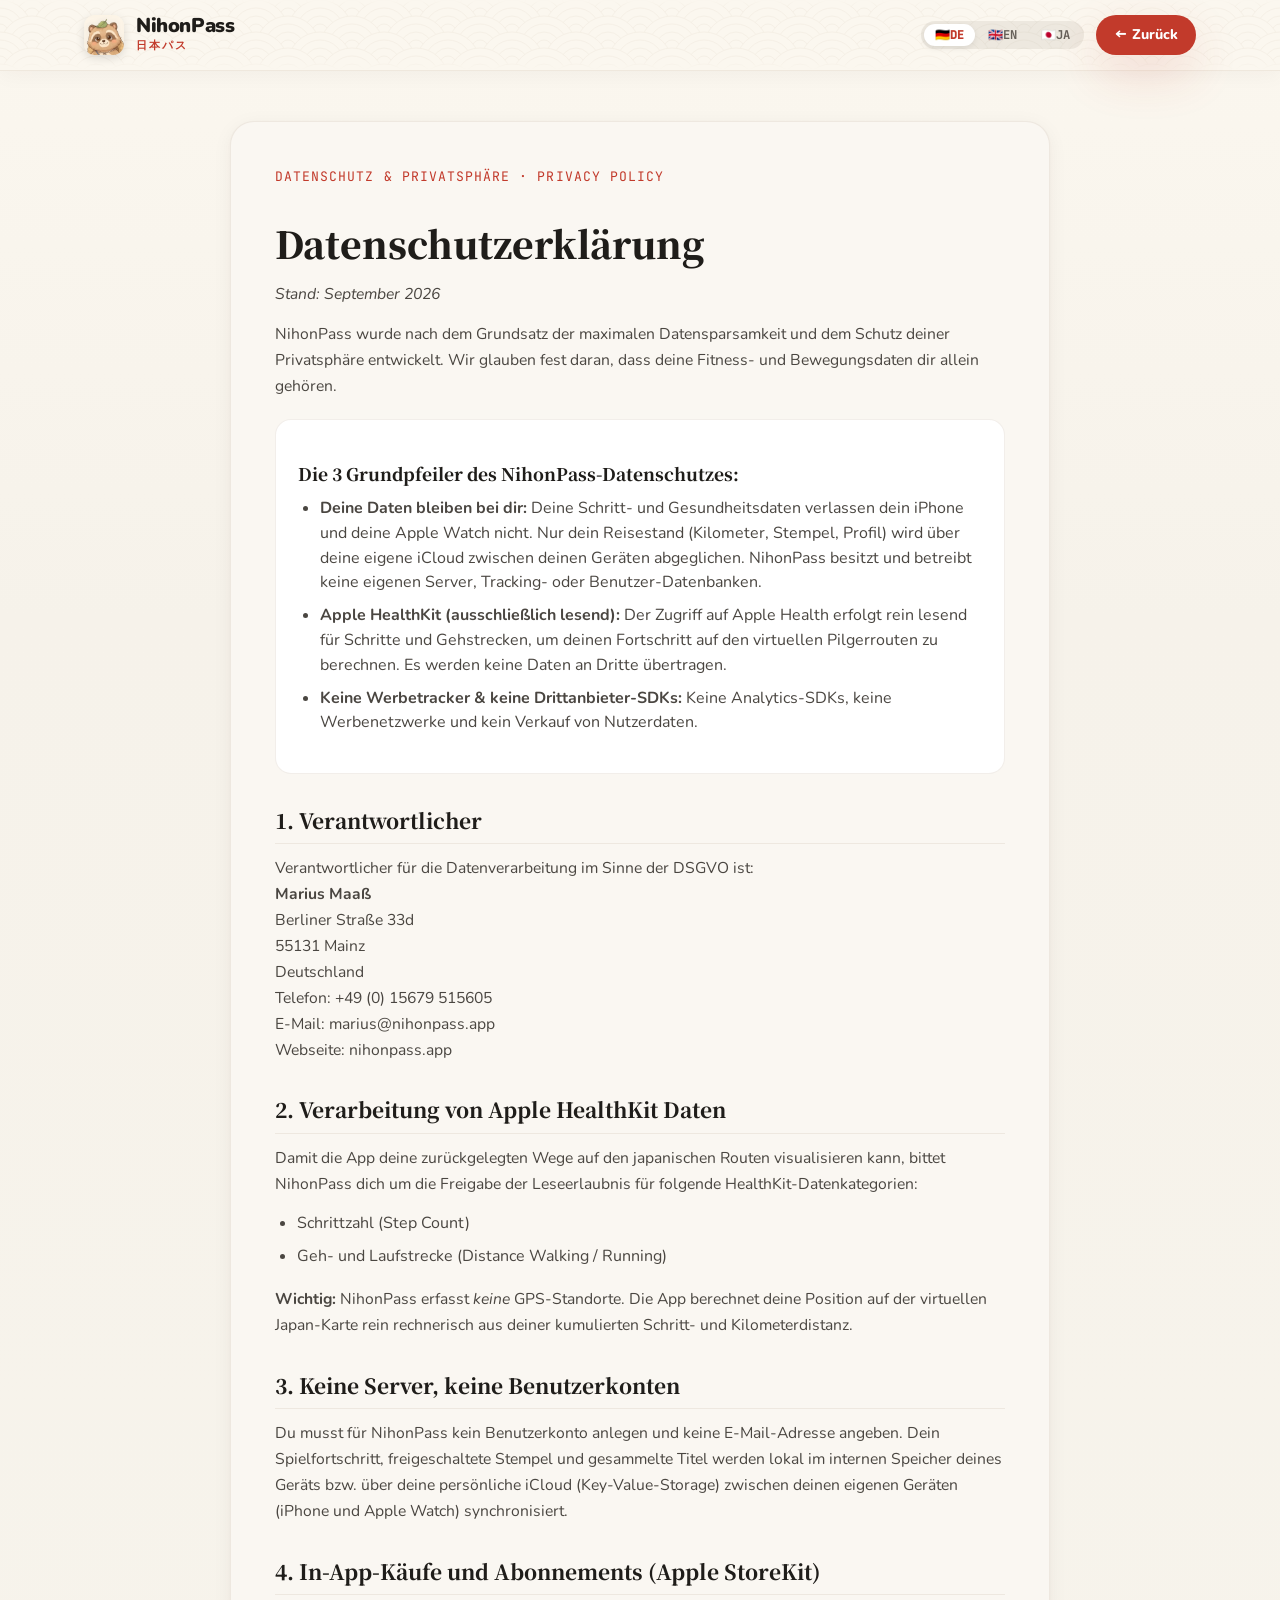
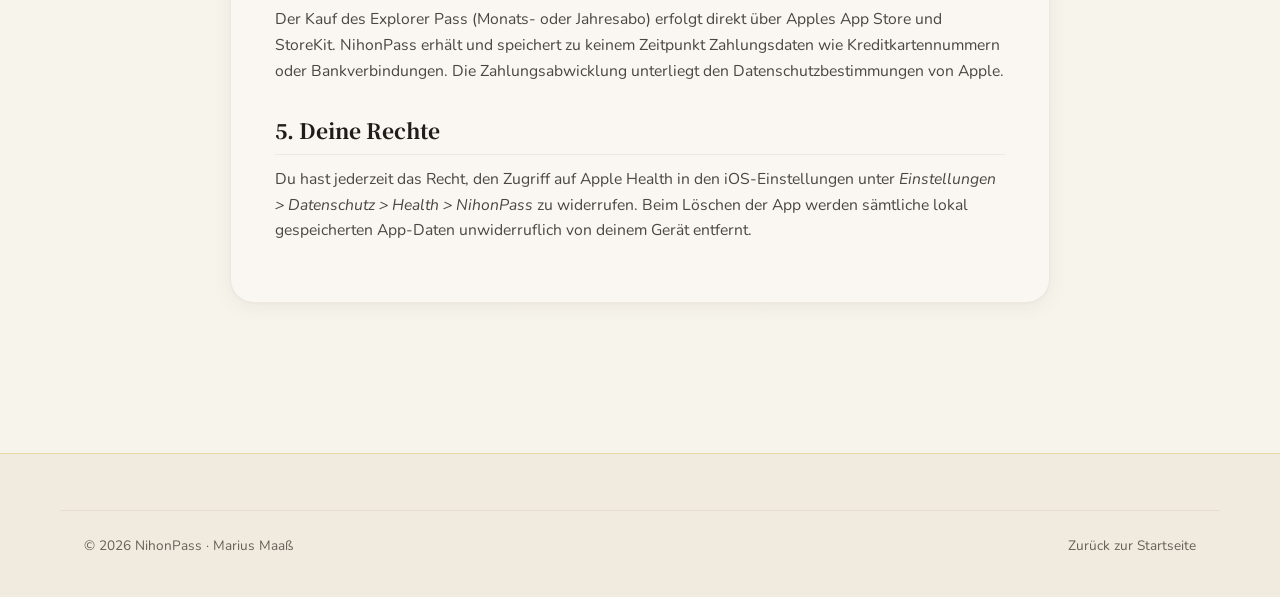
==== datenschutz.html @ 19df6c32 "feat(website): neue hochaufloesende Screenshots, transparente PNG-Widgets und Japankarte-Hero" ====
<!DOCTYPE html>
<html lang="de">
<head>
  <meta charset="UTF-8">
  <meta name="viewport" content="width=device-width, initial-scale=1.0, viewport-fit=cover">
  <meta name="theme-color" content="#FBF7EF">
  <meta name="apple-mobile-web-app-capable" content="yes">
  <meta name="apple-mobile-web-app-status-bar-style" content="default">
  <title>Datenschutzerklärung · NihonPass</title>
  <!-- Favicon & App Icons -->
  <link rel="icon" type="image/x-icon" href="favicon.ico">
  <link rel="icon" type="image/png" sizes="32x32" href="assets/icons/favicon-32x32.png">
  <link rel="icon" type="image/png" sizes="16x16" href="assets/icons/favicon-16x16.png">
  <link rel="apple-touch-icon" sizes="180x180" href="apple-touch-icon.png">
  <link rel="stylesheet" href="css/style.css?v=20261002a">
</head>
<body>

  <!-- Site Header -->
  <header class="site-header">
    <div class="container nav-wrap">
      <a href="index.html" class="brand-logo" aria-label="NihonPass Startseite">
        <img src="assets/images/AppIcon.png" alt="NihonPass Icon" class="brand-icon">
        <div class="brand-text">
          <span class="brand-name">NihonPass</span>
          <span class="brand-kanji">日本パス</span>
        </div>
      </a>

      <div class="nav-actions">
        <div class="lang-switcher" role="group" aria-label="Sprachauswahl">
          <button class="lang-btn active" data-lang="de" title="Deutsch" aria-label="Deutsch">
            <span class="lang-flag">🇩🇪</span><span class="lang-text">DE</span>
          </button>
          <button class="lang-btn" data-lang="en" title="English" aria-label="English">
            <span class="lang-flag">🇬🇧</span><span class="lang-text">EN</span>
          </button>
          <button class="lang-btn" data-lang="ja" title="日本語" aria-label="日本語">
            <span class="lang-flag">🇯🇵</span><span class="lang-text">JA</span>
          </button>
        </div>
        <a href="index.html" class="btn-cta-small">← Zurück</a>
      </div>
    </div>
  </header>

  <main class="legal-page-wrap">
    <div class="container">
      <article class="legal-card">
        
        <!-- DEUTSCH -->
        <div class="lang-content-section" data-lang-block="de">
          <span class="legal-subtitle">DATENSCHUTZ & PRIVATSPHÄRE · PRIVACY POLICY</span>
          <h1>Datenschutzerklärung</h1>
          <p><em>Stand: September 2026</em></p>

          <p>
            NihonPass wurde nach dem Grundsatz der maximalen Datensparsamkeit und dem Schutz deiner Privatsphäre entwickelt. Wir glauben fest daran, dass deine Fitness- und Bewegungsdaten dir allein gehören.
          </p>

          <div class="legal-bullet-box">
            <h3>Die 3 Grundpfeiler des NihonPass-Datenschutzes:</h3>
            <ul>
              <li><strong>Deine Daten bleiben bei dir:</strong> Deine Schritt- und Gesundheitsdaten verlassen dein iPhone und deine Apple Watch nicht. Nur dein Reisestand (Kilometer, Stempel, Profil) wird über deine eigene iCloud zwischen deinen Geräten abgeglichen. NihonPass besitzt und betreibt keine eigenen Server, Tracking- oder Benutzer-Datenbanken.</li>
              <li><strong>Apple HealthKit (ausschließlich lesend):</strong> Der Zugriff auf Apple Health erfolgt rein lesend für Schritte und Gehstrecken, um deinen Fortschritt auf den virtuellen Pilgerrouten zu berechnen. Es werden keine Daten an Dritte übertragen.</li>
              <li><strong>Keine Werbetracker & keine Drittanbieter-SDKs:</strong> Keine Analytics-SDKs, keine Werbenetzwerke und kein Verkauf von Nutzerdaten.</li>
            </ul>
          </div>

          <h2>1. Verantwortlicher</h2>
          <p>
            Verantwortlicher für die Datenverarbeitung im Sinne der DSGVO ist:<br>
            <strong>Marius Maaß</strong><br>
            Berliner Straße 33d<br>
            55131 Mainz<br>
            Deutschland<br>
            Telefon: <a href="tel:+4915679515605">+49 (0) 15679 515605</a><br>
            E-Mail: <a href="mailto:marius@nihonpass.app">marius@nihonpass.app</a><br>
            Webseite: <a href="https://nihonpass.app">nihonpass.app</a>
          </p>

          <h2>2. Verarbeitung von Apple HealthKit Daten</h2>
          <p>
            Damit die App deine zurückgelegten Wege auf den japanischen Routen visualisieren kann, bittet NihonPass dich um die Freigabe der Leseerlaubnis für folgende HealthKit-Datenkategorien:
          </p>
          <ul>
            <li>Schrittzahl (Step Count)</li>
            <li>Geh- und Laufstrecke (Distance Walking / Running)</li>
          </ul>
          <p>
            <strong>Wichtig:</strong> NihonPass erfasst <em>keine</em> GPS-Standorte. Die App berechnet deine Position auf der virtuellen Japan-Karte rein rechnerisch aus deiner kumulierten Schritt- und Kilometerdistanz.
          </p>

          <h2>3. Keine Server, keine Benutzerkonten</h2>
          <p>
            Du musst für NihonPass kein Benutzerkonto anlegen und keine E-Mail-Adresse angeben. Dein Spielfortschritt, freigeschaltete Stempel und gesammelte Titel werden lokal im internen Speicher deines Geräts bzw. über deine persönliche iCloud (Key-Value-Storage) zwischen deinen eigenen Geräten (iPhone und Apple Watch) synchronisiert.
          </p>

          <h2>4. In-App-Käufe und Abonnements (Apple StoreKit)</h2>
          <p>
            Der Kauf des Explorer Pass (Monats- oder Jahresabo) erfolgt direkt über Apples App Store und StoreKit. NihonPass erhält und speichert zu keinem Zeitpunkt Zahlungsdaten wie Kreditkartennummern oder Bankverbindungen. Die Zahlungsabwicklung unterliegt den Datenschutzbestimmungen von Apple.
          </p>

          <h2>5. Deine Rechte</h2>
          <p>
            Du hast jederzeit das Recht, den Zugriff auf Apple Health in den iOS-Einstellungen unter <em>Einstellungen &gt; Datenschutz &gt; Health &gt; NihonPass</em> zu widerrufen. Beim Löschen der App werden sämtliche lokal gespeicherten App-Daten unwiderruflich von deinem Gerät entfernt.
          </p>
        </div>

        <!-- ENGLISH -->
        <div class="lang-content-section" data-lang-block="en" style="display: none;">
          <span class="legal-subtitle">PRIVACY & DATA PROTECTION</span>
          <h1>Privacy Policy</h1>
          <p><em>Effective Date: September 2026</em></p>

          <p>
            NihonPass is designed from the ground up to protect your personal privacy. We believe that your movement and activity data belongs solely to you.
          </p>

          <div class="legal-bullet-box">
            <h3>The 3 Core Pillars of NihonPass Privacy:</h3>
            <ul>
              <li><strong>Your data stays yours:</strong> Your step and health data never leave your iPhone or Apple Watch. Only your journey progress (distance, stamps, profile) syncs between your devices through your own iCloud. NihonPass runs no servers, tracking or user databases of its own.</li>
              <li><strong>Apple HealthKit Integration:</strong> HealthKit access is strictly read-only for steps and distance to calculate your historic trail progress across Japan.</li>
              <li><strong>No Ads & No Trackers:</strong> Zero advertising networks, zero analytics SDKs, and zero selling of user information.</li>
            </ul>
          </div>

          <h2>1. Data Controller</h2>
          <p>
            Responsible for data processing:<br>
            <strong>Marius Maaß</strong><br>
            Berliner Straße 33d<br>
            55131 Mainz<br>
            Germany<br>
            Phone: <a href="tel:+4915679515605">+49 15679 515605</a><br>
            Email: <a href="mailto:marius@nihonpass.app">marius@nihonpass.app</a><br>
            Website: <a href="https://nihonpass.app">nihonpass.app</a>
          </p>

          <h2>2. Apple HealthKit Data</h2>
          <p>
            To advance your companion along the trail, NihonPass requests read-only permission for:
          </p>
          <ul>
            <li>Step Count</li>
            <li>Distance Walking / Running</li>
          </ul>
          <p>
            <strong>Zero GPS Tracking:</strong> NihonPass never accesses or tracks your physical location. Your steps are simply translated into virtual progress along Japan's historic trails.
          </p>

          <h2>3. No Accounts, No External Databases</h2>
          <p>
            You do not need to register an account or provide your email to use NihonPass. Your journey, earned Goshuin stamps, and unlocked titles are saved locally on your device and synced across your personal Apple devices via your private iCloud storage.
          </p>

          <h2>4. In-App Purchases (StoreKit)</h2>
          <p>
            Subscriptions (Explorer Pass) are billed directly through Apple App Store. NihonPass never handles or stores payment details.
          </p>

          <h2>5. Your Rights</h2>
          <p>
            You can revoke HealthKit access at any time in iOS Settings under <em>Settings &gt; Privacy &amp; Security &gt; Health &gt; NihonPass</em>.
          </p>
        </div>

        <!-- JAPANESE -->
        <div class="lang-content-section" data-lang-block="ja" style="display: none;">
          <span class="legal-subtitle">プライバシーポリシー</span>
          <h1>プライバシー保護とデータ方針</h1>
          <p><em>最終改定日: 2026年9月</em></p>

          <p>
            NihonPassはお客様のプライバシーを最優先に設計されています。歩数や活動記録などの健康データは、お客様自身の大切な情報です。
          </p>

          <div class="legal-bullet-box">
            <h3>NihonPassの3つのプライバシー原則:</h3>
            <ul>
              <li><strong>データは手元に:</strong> 歩数やヘルスケアのデータは端末から出ません。旅の進み具合（距離・御朱印・プロフィール）だけが、あなた自身のiCloudを通じて端末間で同期されます。NihonPassは独自のサーバーや追跡の仕組みを持っていません。</li>
              <li><strong>Apple ヘルスケア連携:</strong> 歩数と移動距離データは読み取り専用でアクセスされ、街道上の進捗計算にのみ使用されます。</li>
              <li><strong>広告・サードパーティ追跡なし:</strong> サードパーティ製SDKや広告ネットワークは一切導入していません。ユーザーデータの売買も行いません。</li>
            </ul>
          </div>

          <h2>1. 開発者・データ管理者</h2>
          <p>
            <strong>Marius Maaß（マリウス・マース）</strong><br>
            Berliner Straße 33d<br>
            55131 Mainz, ドイツ<br>
            電話番号: <a href="tel:+4915679515605">+49 15679 515605</a><br>
            メール: <a href="mailto:marius@nihonpass.app">marius@nihonpass.app</a><br>
            Webサイト: <a href="https://nihonpass.app">nihonpass.app</a>
          </p>

          <h2>2. ヘルスケアデータの取り扱い</h2>
          <p>
            街道での歩行距離を計算するため、以下のヘルスケアデータの読み取り許可のみをリクエストします：
          </p>
          <ul>
            <li>歩数 (Step Count)</li>
            <li>ウォーキング・ランニングの距離 (Distance Walking / Running)</li>
          </ul>
          <p>
            <strong>GPS不使用:</strong> アプリがお客様の現在地（GPS）を取得・記録することは一切ありません。
          </p>

          <h2>3. アカウント登録不要</h2>
          <p>
            ユーザー登録やメールアドレスの入力は不要です。獲得した御朱印スタンプや進捗データは端末内およびお客様個人のiCloud領域にのみ保存されます。
          </p>
        </div>

      </article>
    </div>
  </main>

  <footer class="site-footer">
    <div class="container footer-bottom">
      <span>© 2026 NihonPass · Marius Maaß</span>
      <a href="index.html">Zurück zur Startseite</a>
    </div>
  </footer>

  <script src="js/translations.js?v=20261002a"></script>
  <script>
    // Spezielles Umschalten für Unterseiten mit Textblöcken
    function switchLegalLang(lang) {
      document.querySelectorAll('[data-lang-block]').forEach(b => {
        if (b.getAttribute('data-lang-block') === lang) {
          b.style.display = 'block';
        } else {
          b.style.display = 'none';
        }
      });
      document.querySelectorAll('.lang-btn').forEach(btn => {
        btn.classList.toggle('active', btn.getAttribute('data-lang') === lang);
      });
      document.documentElement.lang = lang;
      localStorage.setItem('nihonpass_lang', lang);
    }

    document.querySelectorAll('.lang-btn').forEach(btn => {
      btn.addEventListener('click', (e) => {
        switchLegalLang(e.currentTarget.getAttribute('data-lang'));
      });
    });

    const saved = localStorage.getItem('nihonpass_lang') || 'de';
    switchLegalLang(saved);
  </script>
</body>
</html>
---- css/style.css ----
/* ==========================================================================
   NihonPass · Offizielle Webseite
   Designsprache: Japanisches Reisepapier (Washi), Hanko-Siegel, Tickets & Seigaiha
   Vollständig responsive für PC, iPad und iPhone
   ========================================================================== */

@import url('https://fonts.googleapis.com/css2?family=JetBrains+Mono:wght@400;500;600;700&family=M+PLUS+Rounded+1c:wght@400;500;700;800;900&family=Noto+Serif+JP:wght@600;900&family=Nunito:ital,wght@0,400;0,600;0,700;0,800;0,900;1,400;1,700&display=swap');

:root {
  /* Master Spezifikation: Farbpalette & Tokens */
  --bg-canvas: #F7F4EC;         /* Washi-Elfenbein Grundhintergrund */
  --bg-card: #FFFFFF;           /* Reines Papierweiß */
  --bg-card-tint: #FAF7F2;      /* Getönter Washi-Container */
  
  --color-primary: #C23A2B;     /* Echtes Zinnoberrot (Shu-iro) */
  --color-primary-dark: #9A281C;
  --color-primary-soft: rgba(194, 58, 43, 0.12); /* Pinselklecks-Akzente */
  
  --text-heading: #1F1D1A;      /* Sumi-Tinte Tiefschwarz */
  --text-body: #4A4641;         /* Gedämpftes Schiefergrau */
  --text-muted: #666059;        /* Sanftes Steingrau mit WCAG AA Kontrast */
  
  --border-subtle: rgba(180, 160, 140, 0.18);
  --border-strong: rgba(180, 160, 140, 0.35);

  /* Schatten (Haptischer Papierschatten) */
  --shadow-card: 0 4px 20px rgba(50, 40, 30, 0.05), 0 1px 3px rgba(50, 40, 30, 0.03);
  --shadow-hover: 0 12px 32px rgba(50, 40, 30, 0.09), 0 2px 6px rgba(50, 40, 30, 0.04);
  --shadow-float: 0 20px 48px rgba(194, 58, 43, 0.15);

  /* Typografie-Skalierung (Fluid Typography) */
  --font-hero: clamp(2.4rem, 5.5vw, 4.2rem);
  --font-h2: clamp(1.8rem, 3.5vw, 2.8rem);
  --font-h3: clamp(1.3rem, 2.2vw, 1.8rem);
  --font-body: clamp(0.95rem, 1.1vw, 1.05rem);
  --font-small: 0.85rem;

  /* Spacing */
  --section-padding-desktop: 120px 24px;
  --section-padding-mobile: 64px 20px;
  --container-max-width: 1160px;
  --radius-card: 24px;
  --radius-pill: 9999px;
  --radius-ticket: 18px;

  /* Aliase & Abwärtskompatibilität */
  --c-hanko-red: var(--color-primary);
  --c-hanko-dark: var(--color-primary-dark);
  --c-zinnober: var(--color-primary);
  --c-gold: #E0AD33;
  --c-gold-light: #FBF4DC;
  --c-washi: var(--bg-card-tint);
  --c-washi-pure: var(--bg-card);
  --c-bg-top: #ECE2D4;
  --c-bg-mid: #F6F2EA;
  --c-bg-bottom: #FDFCFA;
  --c-ink: var(--text-heading);
  --c-ink-light: var(--text-body);
  --c-pass-gray: var(--text-muted);
  --c-pine: #2C6B4F;
  --c-mint: #D6EBE0;
  --c-mint-dark: #2C6B4F;
  --c-border-subtle: var(--border-subtle);
  --max-width: var(--container-max-width);
  --shadow-washi: var(--shadow-card);
  --shadow-floating: var(--shadow-hover);
  --shadow-hanko: var(--shadow-float);
  --transition: all 0.25s cubic-bezier(0.16, 1, 0.3, 1);

  /* System-Fonts nach Spezifikation */
  --font-serif: -apple-system-ui-serif, "New York", "Noto Serif JP", serif;
  --font-sans: -apple-system, BlinkMacSystemFont, "SF Pro Text", "SF Pro Display", "Nunito", "M PLUS Rounded 1c", sans-serif;
  --font-mono: 'JetBrains Mono', monospace;
  --font-stamp: 'Noto Serif JP', 'Yu Mincho', serif;
}

/* ==========================================================================
   Reset & Basis
   ========================================================================== */
*, *::before, *::after {
  box-sizing: border-box;
  margin: 0;
  padding: 0;
}

@media (prefers-reduced-motion: reduce) {
  *, *::before, *::after {
    animation-duration: 0.01ms !important;
    animation-iteration-count: 1 !important;
    transition-duration: 0.01ms !important;
    scroll-behavior: auto !important;
  }
}

html {
  background-color: #FBF7EF;
  scroll-behavior: smooth;
  font-size: 16px;
  -webkit-text-size-adjust: 100%;
}

body {
  font-family: var(--font-sans);
  color: var(--text-heading);
  background-color: #FBF7EF;
  background: linear-gradient(180deg, #FBF7EF 0%, var(--c-bg-mid) 28%, #F7F4EC 100%);
  min-height: 100vh;
  min-height: 100dvh;
  line-height: 1.6;
  overflow-x: clip;
  position: relative;
  -webkit-font-smoothing: antialiased;
}

h1, h2, h3, .section-title, .hero-title, .watch-title {
  font-family: var(--font-serif);
}

img {
  max-width: 100%;
  height: auto;
  display: block;
}

a {
  color: inherit;
  text-decoration: none;
}

button {
  font-family: inherit;
  cursor: pointer;
  border: none;
  background: none;
}

.container {
  width: 100%;
  max-width: var(--max-width);
  margin: 0 auto;
  padding: 0 24px;
}

/* ==========================================================================
   Kopfzeile (Header) mit traditionellem Seigaiha-Muster
   ========================================================================== */
.site-header {
  position: sticky;
  top: 0;
  z-index: 1000;
  background: #FBF7EF;
  border-bottom: 1px solid var(--border-subtle);
  box-shadow: 0 4px 20px rgba(45, 30, 15, 0.04);
  padding-top: env(safe-area-inset-top, 0px);
  padding-left: env(safe-area-inset-left, 0px);
  padding-right: env(safe-area-inset-right, 0px);
  transition: var(--transition);
}

/* Subtiles Seigaiha-Wasserzeichen im Header mit sanftem Einblend-Verlauf unter der Statusleiste */
.site-header::before {
  content: '';
  position: absolute;
  inset: 0;
  background-image: url('../assets/icons/seigaiha.svg');
  background-repeat: repeat;
  background-size: 64px 32px;
  opacity: 0.055;
  pointer-events: none;
  mask-image: linear-gradient(
    to bottom,
    rgba(0, 0, 0, 0) 0%,
    rgba(0, 0, 0, 0) calc(env(safe-area-inset-top, 0px) * 0.25),
    rgba(0, 0, 0, 1) calc(env(safe-area-inset-top, 0px) * 0.8 + 6px),
    rgba(0, 0, 0, 1) calc(100% - 10px),
    rgba(0, 0, 0, 0) 100%
  );
  -webkit-mask-image: linear-gradient(
    to bottom,
    rgba(0, 0, 0, 0) 0%,
    rgba(0, 0, 0, 0) calc(env(safe-area-inset-top, 0px) * 0.25),
    rgba(0, 0, 0, 1) calc(env(safe-area-inset-top, 0px) * 0.8 + 6px),
    rgba(0, 0, 0, 1) calc(100% - 10px),
    rgba(0, 0, 0, 0) 100%
  );
}

.header-pattern-strip {
  display: none;
}

.nav-wrap {
  display: flex;
  align-items: center;
  justify-content: space-between;
  height: 70px;
  position: relative;
  z-index: 3;
}

.brand-logo {
  display: flex;
  align-items: center;
  gap: 12px;
  font-weight: 900;
  font-size: 1.25rem;
  letter-spacing: -0.02em;
  flex-shrink: 0;
}

.brand-icon {
  width: 40px;
  height: 40px;
  border-radius: 11px;
  box-shadow: 0 3px 10px rgba(0, 0, 0, 0.12);
  overflow: hidden;
  flex-shrink: 0;
}

.brand-text {
  display: flex;
  flex-direction: column;
}

.brand-name {
  line-height: 1.1;
  color: var(--c-ink);
  font-weight: 900;
}

.brand-kanji {
  font-family: var(--font-mono);
  font-size: 0.68rem;
  letter-spacing: 0.18em;
  color: var(--c-hanko-red);
  font-weight: 700;
}

.nav-menu {
  display: flex;
  align-items: center;
  gap: 26px;
  list-style: none;
}

.nav-link {
  font-weight: 700;
  font-size: 0.95rem;
  color: var(--c-ink-light);
  transition: var(--transition);
  position: relative;
  padding: 6px 0;
}

.nav-link:hover {
  color: var(--c-hanko-red);
}

.nav-link::after {
  content: '';
  position: absolute;
  bottom: 0;
  left: 0;
  width: 0;
  height: 2px;
  background: var(--c-hanko-red);
  transition: var(--transition);
  border-radius: 2px;
}

.nav-link:hover::after {
  width: 100%;
}

.mobile-menu-backdrop,
.mobile-menu-brand,
.mobile-menu-divider,
.mobile-menu-bottom,
.mobile-menu-lang,
.mobile-menu-lang-wrap,
.mobile-menu-cta,
.btn-cta-mobile,
.nav-icon,
.nav-kanji-badge,
.nav-sub-desc,
.nav-arrow {
  display: none;
}

.nav-actions {
  display: flex;
  align-items: center;
  gap: 12px;
}

/* Sprachwechsler */
.lang-switcher {
  display: inline-flex;
  align-items: center;
  background: rgba(128, 120, 110, 0.12);
  padding: 3px;
  border-radius: 24px;
  width: fit-content;
  gap: 2px;
}

.lang-btn {
  display: inline-flex;
  align-items: center;
  justify-content: center;
  padding: 5px 11px;
  border-radius: 20px;
  font-family: var(--font-mono);
  font-size: 0.76rem;
  font-weight: 700;
  color: var(--c-pass-gray);
  transition: var(--transition);
  line-height: 1;
  border: none;
  background: transparent;
  cursor: pointer;
}

.lang-btn.active {
  background: var(--c-washi-pure);
  color: var(--c-hanko-red);
  box-shadow: 0 2px 6px rgba(0, 0, 0, 0.08);
  font-weight: 800;
}

.btn-cta-small {
  display: inline-flex;
  align-items: center;
  gap: 8px;
  padding: 9px 18px;
  background: var(--c-hanko-red);
  color: #fff !important;
  font-weight: 800;
  font-size: 0.88rem;
  border-radius: 24px;
  box-shadow: var(--shadow-hanko);
  transition: var(--transition);
  flex-shrink: 0;
}

.btn-cta-small:hover {
  transform: translateY(-1px);
  background: var(--c-hanko-dark);
  box-shadow: 0 10px 26px rgba(209, 13, 20, 0.35);
}

/* Hamburger Menü-Button */
.menu-toggle {
  display: none;
  flex-direction: column;
  justify-content: center;
  align-items: center;
  gap: 5px;
  width: 42px;
  height: 42px;
  padding: 8px;
  cursor: pointer;
  border-radius: 10px;
  background: rgba(128, 120, 110, 0.08);
  transition: var(--transition);
}

.menu-toggle span {
  display: block;
  width: 22px;
  height: 2.2px;
  background: var(--c-ink);
  border-radius: 2px;
  transition: transform 0.3s ease, opacity 0.3s ease;
}

/* Animiertes "X" bei geöffnetem Menü */
.menu-toggle.open span:nth-child(1) {
  transform: translateY(7.2px) rotate(45deg);
}

.menu-toggle.open span:nth-child(2) {
  opacity: 0;
}

.menu-toggle.open span:nth-child(3) {
  transform: translateY(-7.2px) rotate(-45deg);
}

/* ==========================================================================
   Hero Section
   ========================================================================== */
.hero-section {
  padding: 56px 0 68px;
  position: relative;
  overflow: hidden;
}

.hero-grid {
  display: grid;
  grid-template-columns: 1.15fr 0.85fr;
  align-items: center;
  gap: 48px;
}

.hero-content {
  display: flex;
  flex-direction: column;
  align-items: flex-start;
  position: relative;
  z-index: 2;
}

.sub-label {
  display: inline-flex;
  align-items: center;
  gap: 8px;
  font-family: var(--font-mono);
  font-size: 0.82rem;
  font-weight: 700;
  letter-spacing: 0.15em;
  text-transform: uppercase;
  color: var(--c-hanko-red);
  background: rgba(209, 13, 20, 0.08);
  padding: 6px 14px;
  border-radius: 20px;
  margin-bottom: 18px;
}

.sub-label .torii-icon {
  width: 15px;
  height: 15px;
  fill: currentColor;
  flex-shrink: 0;
}

.hero-title {
  font-size: clamp(2.1rem, 4.5vw, 3.4rem);
  font-weight: 900;
  line-height: 1.14;
  letter-spacing: -0.03em;
  color: var(--c-ink);
  margin-bottom: 18px;
}

.hero-subtitle {
  font-size: clamp(1.02rem, 1.8vw, 1.25rem);
  color: var(--c-ink-light);
  font-weight: 600;
  line-height: 1.58;
  margin-bottom: 30px;
  max-width: 520px;
}

.hero-badges {
  display: flex;
  align-items: center;
  flex-wrap: wrap;
  gap: 14px;
  margin-bottom: 28px;
}

.app-store-btn {
  display: inline-block;
  transition: var(--transition);
  flex-shrink: 0;
}

.app-store-btn:hover {
  transform: translateY(-2px);
  filter: drop-shadow(0 8px 18px rgba(0, 0, 0, 0.15));
}

.app-store-btn img {
  height: 48px;
  width: auto;
}

.text-primary {
  color: var(--color-primary);
}

.hero-trust-pills {
  display: flex;
  flex-wrap: wrap;
  align-items: center;
  gap: 8px 10px;
  margin-top: 4px;
}

.trust-pill {
  display: inline-flex;
  align-items: center;
  gap: 6px;
  background: var(--bg-card);
  border: 1px solid var(--c-border-subtle);
  border-radius: 999px;
  padding: 6px 13px;
  font-size: 0.78rem;
  font-family: var(--font-sans);
  font-weight: 600;
  color: var(--c-pass-gray);
  box-shadow: 0 1px 3px rgba(0, 0, 0, 0.03);
  white-space: nowrap;
  line-height: 1;
  transition: var(--transition);
}

.trust-pill:hover {
  border-color: rgba(194, 58, 43, 0.3);
  transform: translateY(-1px);
}

.trust-pill-icon {
  width: 14px;
  height: 14px;
  min-width: 14px;
  min-height: 14px;
  flex-shrink: 0;
  display: block;
  color: var(--c-hanko-red);
}

.hero-privacy-pill {
  display: flex;
  align-items: center;
  gap: 8px;
  font-family: var(--font-mono);
  font-size: 0.78rem;
  font-weight: 600;
  color: var(--c-pass-gray);
  background: var(--c-washi);
  border: 1px solid var(--c-border-subtle);
  padding: 9px 14px;
  border-radius: 12px;
}

.hero-privacy-pill svg {
  width: 16px;
  height: 16px;
  fill: var(--c-mint-dark);
  flex-shrink: 0;
}

.hero-companion-strip {
  display: inline-flex;
  align-items: center;
  gap: 12px;
  padding: 8px 16px;
  background: var(--c-washi);
  border: 1px solid var(--c-border-subtle);
  border-radius: 30px;
  cursor: default;
  user-select: none;
  text-decoration: none;
}

.companion-avatars {
  display: flex;
  align-items: center;
}

.companion-avatar-item {
  width: 32px;
  height: 32px;
  border-radius: 50%;
  border: 2px solid var(--c-washi-pure);
  margin-left: -8px;
  background: #fff;
  overflow: hidden;
}

.companion-avatar-item:first-child {
  margin-left: 0;
}

.companion-strip-text {
  font-size: 0.84rem;
  font-weight: 700;
  color: var(--c-ink);
}

/* ==========================================================================
   Hero Visual: Hinode & iPhone Mockup
   ========================================================================== */
.hero-visual {
  position: relative;
  display: flex;
  justify-content: center;
  align-items: center;
  padding-bottom: 20px;
}

/* Hinode: Aufgehende Sonne */
.hinode-sun {
  position: absolute;
  width: 480px;
  height: 480px;
  border-radius: 50%;
  background: radial-gradient(circle, rgba(224, 173, 51, 0.22) 0%, rgba(189, 51, 38, 0.15) 45%, rgba(209, 13, 20, 0) 70%);
  top: 50%;
  left: 50%;
  transform: translate(-50%, -50%);
  z-index: 1;
  pointer-events: none;
  animation: pulseSun 8s ease-in-out infinite alternate;
}

@keyframes pulseSun {
  0% { transform: translate(-50%, -50%) scale(0.96); opacity: 0.85; }
  100% { transform: translate(-50%, -50%) scale(1.04); opacity: 1; }
}

/* iPhone Pro Max Chassis */
.iphone-mockup {
  position: relative;
  z-index: 2;
  width: 285px;
  max-width: 100%;
  flex-shrink: 0;
  background: #141416;
  border-radius: 50px;
  padding: 8px;
  box-shadow: 
    0 30px 70px -12px rgba(45, 30, 15, 0.32), 
    0 0 0 1px #3A3A3C inset, 
    0 0 0 2.5px #0E0E10,
    0 0 0 3.5px rgba(255, 255, 255, 0.08);
  transition: transform 0.4s ease;
}

.iphone-mockup:hover {
  transform: translateY(-6px) rotate(-0.8deg);
}

/* Hero Fanned Mockups (Dual Device Layering: Routenauswahl hinten & Reise vorne) */
.hero-fanned-container {
  position: relative;
  width: 100%;
  max-width: 440px;
  height: 590px;
  margin: 0 auto;
  display: flex;
  justify-content: center;
  align-items: center;
  z-index: 2;
}

.hero-phone {
  position: absolute;
  width: 260px;
  background: #141416;
  border-radius: 48px;
  padding: 8px;
  overflow: hidden;
  box-shadow: 
    0 30px 70px -12px rgba(45, 30, 15, 0.32), 
    0 0 0 1px #3A3A3C inset, 
    0 0 0 2.5px #0E0E10,
    0 0 0 3.5px rgba(255, 255, 255, 0.08);
  transition: transform 0.45s cubic-bezier(0.16, 1, 0.3, 1), box-shadow 0.45s ease;
}

.hero-phone .iphone-screen {
  border-radius: 40px;
}

.hero-phone-back {
  left: 10px;
  top: 20px;
  transform: rotate(-7deg) scale(0.92);
  z-index: 1;
  filter: brightness(0.95);
}

.hero-phone-front {
  right: 10px;
  top: 42px;
  transform: rotate(3deg);
  z-index: 2;
}

.hero-fanned-container:hover .hero-phone-back {
  transform: rotate(-10deg) translate(-14px, -6px) scale(0.95);
  filter: brightness(1);
}

.hero-fanned-container:hover .hero-phone-front {
  transform: rotate(4.5deg) translate(8px, -4px) scale(1.02);
}

.iphone-screen {
  width: 100%;
  aspect-ratio: 1320 / 2868;
  background: #000;
  border-radius: 42px;
  overflow: hidden;
  position: relative;
  display: block;
}

.iphone-screen-shot {
  width: 100%;
  height: 100%;
  object-fit: cover;
  display: block;
}

.iphone-island {
  position: absolute;
  top: 1.2%;
  left: 50%;
  transform: translateX(-50%);
  width: 29.1%;
  height: 3.97%;
  background: #000000;
  border-radius: 9999px;
  z-index: 10;
  pointer-events: none;
  box-shadow: 0 0 0 0.5px rgba(255, 255, 255, 0.08) inset;
  display: block;
}

.iphone-island::after {
  content: '';
  position: absolute;
  right: 14%;
  top: 50%;
  transform: translateY(-50%);
  width: 22%;
  aspect-ratio: 1 / 1;
  border-radius: 50%;
  background: radial-gradient(circle at 35% 35%, #1a2536 0%, #070b12 60%, #000000 100%);
  box-shadow: 0 0 1px rgba(255, 255, 255, 0.25) inset;
}

.app-screen-content {
  padding-top: 44px;
  height: 100%;
  display: flex;
  flex-direction: column;
  background: linear-gradient(180deg, #FBF7EF 0%, #F5EDE0 100%);
  position: relative;
}

.mockup-header {
  padding: 6px 16px;
  display: flex;
  justify-content: space-between;
  align-items: center;
}

.mockup-route-tag {
  font-family: var(--font-mono);
  font-size: 0.65rem;
  font-weight: 700;
  color: var(--c-hanko-red);
  letter-spacing: 0.1em;
}

.mockup-station-count {
  font-family: var(--font-mono);
  font-size: 0.65rem;
  font-weight: 600;
  color: var(--c-pass-gray);
}

.mockup-card {
  margin: 6px 14px 12px;
  background: var(--c-washi-pure);
  border-radius: 16px;
  box-shadow: 0 4px 12px rgba(0, 0, 0, 0.06);
  border: 1px solid rgba(0, 0, 0, 0.04);
  overflow: hidden;
}

.mockup-img-wrap {
  width: 100%;
  height: 140px;
  position: relative;
  overflow: hidden;
}

.mockup-img-wrap img {
  width: 100%;
  height: 100%;
  object-fit: cover;
}

.mockup-badge {
  position: absolute;
  bottom: 8px;
  left: 8px;
  background: rgba(0, 0, 0, 0.65);
  backdrop-filter: blur(4px);
  color: #fff;
  padding: 2px 8px;
  border-radius: 8px;
  font-size: 0.68rem;
  font-weight: 700;
}

.mockup-card-body {
  padding: 10px 12px;
}

.mockup-station-title {
  font-size: 0.92rem;
  font-weight: 800;
  color: var(--c-ink);
  line-height: 1.2;
}

.mockup-station-sub {
  font-size: 0.72rem;
  color: var(--c-pass-gray);
  margin-top: 2px;
}

.mockup-map-area {
  flex: 1;
  margin: 0 14px 14px;
  background: #EFE8DA;
  border-radius: 16px;
  position: relative;
  overflow: hidden;
  border: 1px solid var(--c-border-subtle);
}

.mockup-trail-svg {
  position: absolute;
  inset: 0;
  width: 100%;
  height: 100%;
}

.mockup-tanuki-walker {
  position: absolute;
  top: 45%;
  left: 55%;
  width: 48px;
  height: 48px;
  transform: translate(-50%, -50%);
  filter: drop-shadow(0 4px 8px rgba(0, 0, 0, 0.15));
}

.mockup-stamp-float {
  position: absolute;
  bottom: 12px;
  right: 12px;
  width: 52px;
  height: 52px;
  border: 2px solid var(--c-hanko-red);
  border-radius: 10px;
  display: flex;
  flex-direction: column;
  align-items: center;
  justify-content: center;
  color: var(--c-hanko-red);
  transform: rotate(-12deg);
  background: rgba(255, 255, 255, 0.92);
  box-shadow: 0 4px 10px rgba(209, 13, 20, 0.2);
}

.mockup-stamp-float .stamp-kanji {
  font-family: var(--font-stamp);
  font-size: 1.3rem;
  font-weight: 900;
  line-height: 1;
}

.mockup-stamp-float .stamp-sub {
  font-family: var(--font-mono);
  font-size: 0.45rem;
  font-weight: 700;
  letter-spacing: 0.05em;
}

/* Floating Hero Badge (Health) */
.hero-floating-badge {
  position: absolute;
  bottom: 210px;
  left: -36px;
  background: var(--c-washi-pure);
  padding: 12px 18px;
  border-radius: 16px;
  box-shadow: var(--shadow-floating);
  display: flex;
  align-items: center;
  gap: 12px;
  border: 1px solid var(--c-border-subtle);
  z-index: 10;
  transition: transform 0.3s ease;
}

.hero-floating-badge:hover {
  transform: scale(1.03);
}

.badge-icon-heart {
  width: 36px;
  height: 36px;
  border-radius: 10px;
  background: rgba(209, 13, 20, 0.1);
  display: flex;
  align-items: center;
  justify-content: center;
  color: var(--c-hanko-red);
  font-size: 1.2rem;
}

.badge-text-primary {
  font-weight: 800;
  font-size: 0.88rem;
  color: var(--c-ink);
}

.badge-text-secondary {
  font-family: var(--font-mono);
  font-size: 0.72rem;
  color: var(--c-pass-gray);
}

.hero-floating-badge-watch {
  bottom: 80px;
  left: auto;
  right: -32px;
}

.badge-icon-watch {
  width: 36px;
  height: 36px;
  border-radius: 10px;
  background: rgba(194, 58, 43, 0.08);
  display: flex;
  align-items: center;
  justify-content: center;
  font-size: 1.25rem;
}

/* ==========================================================================
   Sections Allgemein
   ========================================================================== */
.section {
  padding: 70px 0;
  position: relative;
}

.section-divider[id],
#routen,
#stempel,
#widgets,
#watch,
#showcase,
#preise,
#faq {
  scroll-margin-top: 88px;
}

/* Sektionstrenner: Japanische Ticket-Perforation mit Hanko-Punkt */
.section-divider {
  display: flex;
  align-items: center;
  justify-content: center;
  gap: 18px;
  max-width: 360px;
  margin: 0 auto;
  padding: 0 20px;
}

.section-divider::before,
.section-divider::after {
  content: "";
  flex: 1;
  border-top: 1.5px dashed rgba(128, 120, 110, 0.22);
  height: 0;
}

.section-divider-dot {
  width: 7px;
  height: 7px;
  background: var(--c-hanko-red);
  border-radius: 50%;
  box-shadow: 0 0 0 3px rgba(194, 58, 43, 0.15);
  flex-shrink: 0;
  transition: transform 0.3s ease;
}

.section-divider:hover .section-divider-dot {
  transform: scale(1.35);
}

.section-header {
  text-align: center;
  max-width: 680px;
  margin: 0 auto 52px;
}

.section-tag {
  font-family: var(--font-mono);
  font-size: 0.8rem;
  font-weight: 700;
  letter-spacing: 0.18em;
  text-transform: uppercase;
  color: var(--c-hanko-red);
  margin-bottom: 10px;
  display: block;
}

.section-title {
  font-size: clamp(1.75rem, 3.2vw, 2.6rem);
  font-weight: 900;
  letter-spacing: -0.02em;
  color: var(--c-ink);
  line-height: 1.22;
  margin-bottom: 16px;
}

.section-description {
  font-size: 1.05rem;
  color: var(--c-ink-light);
  font-weight: 600;
  line-height: 1.6;
}

/* ==========================================================================
   So funktioniert's: Interaktive Reisebildschirm-Tour
   ========================================================================== */
.tour-wrapper {
  position: relative;
  max-width: 1080px;
  margin: 32px auto 10px;
}

.tour-mobile-tabs {
  display: none;
}

.tour-mobile-controls {
  display: none;
}

.tour-layout {
  display: grid;
  grid-template-columns: 1fr 290px 1fr;
  grid-template-rows: auto auto;
  grid-template-areas:
    "card1 phone card2"
    "card3 phone card4";
  gap: 28px 48px;
  align-items: center;
  position: relative;
}

.tour-card[data-step="1"] { grid-area: card1; }
.tour-card[data-step="2"] { grid-area: card2; }
.tour-card[data-step="3"] { grid-area: card3; }
.tour-card[data-step="4"] { grid-area: card4; }
.tour-center { grid-area: phone; align-self: center; }

.tour-center {
  display: flex;
  justify-content: center;
  align-items: center;
  position: relative;
}

/* Phone Mockup im Tour-Bereich */
.tour-phone-chassis {
  position: relative;
  z-index: 5;
  width: 100%;
  max-width: 290px;
  background: #141416;
  border-radius: 50px;
  padding: 8px;
  box-shadow: 
    0 30px 70px -12px rgba(45, 30, 15, 0.32), 
    0 0 0 1px #3A3A3C inset, 
    0 0 0 2.5px #0E0E10,
    0 0 0 3.5px rgba(255, 255, 255, 0.08);
  transition: transform 0.4s ease;
}

.tour-phone-chassis:hover {
  transform: translateY(-4px);
}

.tour-phone-screen {
  width: 100%;
  aspect-ratio: 1320 / 2868;
  background: #000;
  border-radius: 42px;
  overflow: hidden;
  position: relative;
  display: block;
}

.tour-screen-img {
  width: 100%;
  height: 100%;
  object-fit: cover;
  display: block;
}

/* Hotspots auf dem Screenshot */
.tour-hotspot {
  position: absolute;
  z-index: 15;
  width: 26px;
  height: 26px;
  border-radius: 50%;
  cursor: pointer;
  transform: translate(-50%, -50%);
  display: flex;
  align-items: center;
  justify-content: center;
  transition: transform 0.25s cubic-bezier(0.175, 0.885, 0.32, 1.275);
}

.hotspot-1 { top: 7.2%; left: 32%; }
.hotspot-2 { top: 7.2%; left: 81%; }
.hotspot-3 { top: 44.5%; left: 51%; }
.hotspot-4 { top: 79.5%; left: 88%; }

.hotspot-pin {
  width: 22px;
  height: 22px;
  border-radius: 50%;
  background: var(--c-hanko-red);
  color: #FFFFFF;
  font-family: var(--font-mono);
  font-size: 0.7rem;
  font-weight: 800;
  display: flex;
  align-items: center;
  justify-content: center;
  box-shadow: 0 2px 8px rgba(209, 13, 20, 0.5), 0 0 0 2px #FFFFFF;
  position: relative;
  z-index: 2;
  transition: transform 0.25s ease, background 0.25s ease, box-shadow 0.25s ease;
}

.hotspot-pulse {
  position: absolute;
  width: 100%;
  height: 100%;
  border-radius: 50%;
  background: rgba(209, 13, 20, 0.45);
  animation: hotspotRadar 2.4s infinite ease-out;
  pointer-events: none;
}

@keyframes hotspotRadar {
  0% { transform: scale(0.9); opacity: 0.95; }
  70% { transform: scale(2.4); opacity: 0; }
  100% { transform: scale(2.4); opacity: 0; }
}

.tour-hotspot:hover .hotspot-pin,
.tour-hotspot.is-active .hotspot-pin {
  transform: scale(1.3);
  background: #B00A10;
  box-shadow: 0 0 0 3px rgba(255, 255, 255, 0.9), 0 4px 14px rgba(209, 13, 20, 0.7);
}

/* Hotspot Callouts (Auf dem Screen sichtbare Pfeile & Labels) */
.hotspot-callout {
  position: absolute;
  background: rgba(18, 20, 24, 0.94);
  color: #FFFFFF;
  padding: 4px 10px;
  border-radius: 9999px;
  font-family: var(--font-mono);
  font-size: 0.68rem;
  font-weight: 700;
  white-space: nowrap;
  pointer-events: none;
  opacity: 0;
  transform: scale(0.85);
  transition: opacity 0.25s ease, transform 0.25s ease;
  display: flex;
  align-items: center;
  gap: 4px;
  box-shadow: 0 4px 14px rgba(0, 0, 0, 0.4);
  border: 1px solid rgba(255, 255, 255, 0.18);
  z-index: 25;
}

.tour-hotspot.is-active .hotspot-callout,
.tour-hotspot:hover .hotspot-callout {
  opacity: 1;
  transform: scale(1);
}

.callout-arrow {
  color: var(--c-hanko-red);
  font-size: 0.85rem;
  font-weight: 900;
}

.callout-1 {
  left: 26px;
  top: -4px;
}

.callout-2 {
  right: 26px;
  top: -4px;
}

.callout-3 {
  left: 50%;
  transform: translateX(-50%) scale(0.85);
  bottom: 26px;
}

.tour-hotspot.is-active .callout-3,
.tour-hotspot:hover .callout-3 {
  transform: translateX(-50%) scale(1);
}

.callout-4 {
  right: 26px;
  bottom: -4px;
}

/* Tour Cards */
.tour-card {
  position: relative;
  background: var(--c-washi);
  border: 1px solid var(--c-border-subtle);
  border-radius: var(--radius-card);
  padding: 24px 22px;
  box-shadow: var(--shadow-washi);
  transition: transform 0.3s ease, border-color 0.3s ease, box-shadow 0.3s ease;
  cursor: pointer;
}

.tour-card:hover,
.tour-card.is-active {
  transform: translateY(-4px);
  border-color: var(--c-hanko-red);
  box-shadow: 0 14px 34px rgba(209, 13, 20, 0.1), var(--shadow-washi);
}

.step-badge-tag {
  display: inline-flex;
  align-items: center;
  font-family: var(--font-mono);
  font-size: 0.72rem;
  font-weight: 700;
  color: var(--color-primary);
  background: var(--bg-card);
  border: 1px solid var(--c-border-subtle);
  border-radius: 999px;
  padding: 4px 12px;
  letter-spacing: 0.08em;
  box-shadow: 0 1px 3px rgba(0, 0, 0, 0.03);
}

.step-pin-mini {
  display: inline-flex;
  align-items: center;
  justify-content: center;
  width: 18px;
  height: 18px;
  border-radius: 50%;
  background: var(--c-hanko-red);
  color: #FFFFFF;
  font-family: var(--font-mono);
  font-size: 0.65rem;
  font-weight: 800;
  margin-right: 8px;
  box-shadow: 0 1px 4px rgba(209, 13, 20, 0.35);
}

/* Pfeile zwischen Cards und Phone (Desktop) */
.tour-arrow {
  position: absolute;
  pointer-events: none;
  z-index: 10;
  transition: transform 0.3s ease, opacity 0.3s ease;
  opacity: 0.85;
}

.tour-card:hover .tour-arrow,
.tour-card.is-active .tour-arrow {
  opacity: 1;
  transform: scale(1.08);
}

/* Positionen der Pfeile */
.arrow-step-1 {
  right: -52px;
  top: 36px;
}

.arrow-step-3 {
  right: -52px;
  top: 40px;
}

.arrow-step-2 {
  left: -52px;
  top: 36px;
}

.arrow-step-4 {
  left: -52px;
  top: 50px;
}

.step-card {
  background: var(--c-washi);
  border: 1px solid var(--c-border-subtle);
  border-radius: var(--radius-card);
  padding: 24px 22px;
  position: relative;
  box-shadow: var(--shadow-washi);
  transition: var(--transition);
  display: flex;
  flex-direction: column;
}

.step-num {
  font-family: var(--font-mono);
  font-size: 0.74rem;
  font-weight: 700;
  color: var(--c-pass-gray);
  letter-spacing: 0.12em;
  margin-bottom: 14px;
  display: flex;
  justify-content: space-between;
  align-items: center;
}

.step-num-kanji {
  color: var(--c-hanko-red);
  font-family: var(--font-stamp);
  font-size: 1.05rem;
  font-weight: 900;
}

.step-icon-wrap {
  width: 48px;
  height: 48px;
  border-radius: 14px;
  background: rgba(209, 13, 20, 0.08);
  display: flex;
  align-items: center;
  justify-content: center;
  margin-bottom: 16px;
  font-size: 1.5rem;
}

.step-title {
  font-size: 1.15rem;
  font-weight: 800;
  color: var(--c-ink);
  margin-bottom: 8px;
  line-height: 1.3;
}

.step-desc {
  font-size: 0.92rem;
  color: var(--c-ink-light);
  line-height: 1.55;
}

/* ==========================================================================
   Routen-Tickets
   ========================================================================== */
.routes-grid {
  display: grid;
  grid-template-columns: repeat(2, 1fr);
  gap: 28px;
}

.route-ticket {
  background: var(--c-washi);
  border-radius: var(--radius-ticket);
  box-shadow: var(--shadow-washi);
  border: 1px solid var(--c-border-subtle);
  overflow: hidden;
  position: relative;
  display: flex;
  flex-direction: column;
  transition: var(--transition);
}

.route-ticket:hover {
  transform: translateY(-4px);
  box-shadow: var(--shadow-floating);
}

.ticket-header-img {
  aspect-ratio: 16 / 10;
  height: auto;
  min-height: 200px;
  position: relative;
  overflow: hidden;
}

.ticket-header-img img {
  width: 100%;
  height: 100%;
  object-fit: cover;
  transition: transform 0.6s ease;
}

.route-ticket:hover .ticket-header-img img {
  transform: scale(1.05);
}

.ticket-access-badge {
  position: absolute;
  top: 14px;
  left: 14px;
  padding: 5px 12px;
  border-radius: 20px;
  font-family: var(--font-mono);
  font-size: 0.72rem;
  font-weight: 700;
  letter-spacing: 0.06em;
  text-transform: uppercase;
  backdrop-filter: blur(8px);
  -webkit-backdrop-filter: blur(8px);
}

.badge-free {
  background: rgba(44, 107, 79, 0.88);
  color: #fff;
}

.badge-pass {
  background: rgba(224, 173, 51, 0.94);
  color: #26262E;
}

.ticket-region-tag {
  position: absolute;
  bottom: 12px;
  left: 14px;
  font-family: var(--font-mono);
  font-size: 0.74rem;
  color: #fff;
  font-weight: 700;
  text-shadow: 0 1px 4px rgba(0, 0, 0, 0.6);
  letter-spacing: 0.1em;
}

/* Perforation mit halbkreisförmigen Kerben */
.ticket-perforation {
  position: relative;
  height: 22px;
  background: var(--c-washi);
  display: flex;
  align-items: center;
  overflow: hidden;
}

.ticket-dash-line {
  width: 100%;
  height: 2px;
  background-image: repeating-linear-gradient(90deg, var(--c-pass-gray) 0, var(--c-pass-gray) 6px, transparent 6px, transparent 12px);
  opacity: 0.45;
}

.ticket-perforation::before,
.ticket-perforation::after {
  content: '';
  position: absolute;
  top: 50%;
  width: 18px;
  height: 18px;
  background: var(--c-bg-mid);
  border-radius: 50%;
  transform: translateY(-50%);
  border: 1px solid var(--c-border-subtle);
  z-index: 2;
}

.ticket-perforation::before {
  left: -9px;
}

.ticket-perforation::after {
  right: -9px;
}

.ticket-body {
  padding: 10px 22px 22px;
  display: flex;
  flex-direction: column;
  flex: 1;
}

.ticket-meta-strip {
  display: flex;
  align-items: center;
  justify-content: space-between;
  margin-bottom: 10px;
  font-family: var(--font-mono);
  font-size: 0.78rem;
  color: var(--c-pass-gray);
  flex-wrap: wrap;
  gap: 8px;
}

.ticket-meta-item strong {
  color: var(--c-ink);
  font-weight: 700;
}

.ticket-title {
  font-size: 1.25rem;
  font-weight: 800;
  color: var(--c-ink);
  margin-bottom: 6px;
  line-height: 1.3;
}

.ticket-subtitle {
  font-size: 0.92rem;
  color: var(--c-ink-light);
  font-style: italic;
  margin-bottom: 14px;
  line-height: 1.45;
}

.ticket-footer {
  margin-top: auto;
  display: flex;
  align-items: center;
  justify-content: space-between;
  padding-top: 12px;
  border-top: 1px dashed var(--c-border-subtle);
  flex-wrap: nowrap;
  gap: 8px;
}

.ticket-code {
  font-family: var(--font-mono);
  font-size: 0.72rem;
  font-weight: 700;
  letter-spacing: 0.08em;
  color: #73737a;
}

.ticket-barcode {
  display: inline-flex;
  align-items: center;
  gap: 2px;
  height: 12px;
  flex-shrink: 0;
}

.ticket-barcode span {
  display: inline-block;
  height: 100%;
  width: 1px;
  background-color: #404047;
  border-radius: 0.5px;
}

.ticket-barcode span:nth-child(3n+1) {
  width: 2.5px;
}

/* ==========================================================================
   Stempelbuch & Serie (Monatskalender & Ruhetag)
   ========================================================================== */
.streak-grid {
  display: grid;
  grid-template-columns: 1fr 1fr;
  align-items: center;
  gap: 48px;
}

.streak-device-card {
  display: flex;
  justify-content: center;
  align-items: center;
  position: relative;
}

.streak-phone-chassis {
  width: 100%;
  max-width: 285px;
  background: #141416;
  border-radius: 50px;
  padding: 8px;
  box-shadow: 
    0 25px 60px -10px rgba(45, 30, 15, 0.25), 
    0 0 0 1px #3A3A3C inset, 
    0 0 0 2.5px #0E0E10;
  transition: transform 0.4s ease;
  position: relative;
}

.streak-phone-chassis:hover {
  transform: translateY(-6px);
}

.streak-phone-screen {
  width: 100%;
  aspect-ratio: 1320 / 2868;
  border-radius: 40px;
  overflow: hidden;
  background: #000;
  display: block;
  position: relative;
}

.streak-screen-img {
  width: 100%;
  height: 100%;
  object-fit: cover;
  display: block;
}

/* Fächer-Mockup (Dual Device Layering: Goshuin-Buch & Profil-Kalender) */
.fanned-showcase-container {
  position: relative;
  width: 100%;
  max-width: 460px;
  height: 590px;
  margin: 0 auto;
  display: flex;
  justify-content: center;
  align-items: center;
}

.fanned-phone {
  position: absolute;
  width: 260px;
  background: #141416;
  border-radius: 48px;
  padding: 8px;
  overflow: hidden;
  box-shadow: 
    0 25px 60px -10px rgba(45, 30, 15, 0.28), 
    0 0 0 1px #3A3A3C inset, 
    0 0 0 2.5px #0E0E10;
  transition: transform 0.45s cubic-bezier(0.16, 1, 0.3, 1), box-shadow 0.45s ease;
}

.fanned-phone-back {
  left: 15px;
  top: 25px;
  transform: rotate(-6deg) scale(0.93);
  z-index: 1;
  filter: brightness(0.95);
}

.fanned-phone-front {
  right: 15px;
  top: 45px;
  transform: rotate(3deg);
  z-index: 2;
}

.fanned-showcase-container:hover .fanned-phone-back {
  transform: rotate(-9deg) translate(-12px, -6px) scale(0.95);
  filter: brightness(1);
}

.fanned-showcase-container:hover .fanned-phone-front {
  transform: rotate(4deg) translate(8px, -4px) scale(1.02);
}



.calendar-card {
  background: var(--c-washi);
  border-radius: var(--radius-card);
  padding: 28px;
  border: 1px solid var(--c-border-subtle);
  box-shadow: var(--shadow-washi);
  position: relative;
  width: 100%;
}

.calendar-header {
  display: flex;
  align-items: center;
  justify-content: space-between;
  margin-bottom: 20px;
  border-bottom: 1px solid var(--c-border-subtle);
  padding-bottom: 14px;
  flex-wrap: wrap;
  gap: 10px;
}

.calendar-month {
  font-size: 1.15rem;
  font-weight: 800;
  color: var(--c-ink);
}

.calendar-streak-badge {
  display: inline-flex;
  align-items: center;
  gap: 6px;
  font-family: var(--font-mono);
  font-size: 0.78rem;
  font-weight: 700;
  color: var(--c-hanko-red);
  background: rgba(209, 13, 20, 0.08);
  padding: 4px 12px;
  border-radius: 20px;
}

.calendar-grid {
  display: grid;
  grid-template-columns: repeat(7, minmax(0, 1fr));
  gap: 8px;
  text-align: center;
}

.cal-day-label {
  font-family: var(--font-mono);
  font-size: 0.72rem;
  font-weight: 700;
  color: var(--c-pass-gray);
  margin-bottom: 6px;
}

.cal-cell {
  aspect-ratio: 1;
  background: var(--c-washi-pure);
  border-radius: 10px;
  border: 1px solid rgba(0, 0, 0, 0.05);
  display: flex;
  flex-direction: column;
  align-items: center;
  justify-content: center;
  font-size: 0.75rem;
  font-weight: 700;
  position: relative;
  transition: var(--transition);
  min-width: 0;
}

.cal-cell:hover {
  transform: scale(1.08);
  z-index: 5;
  box-shadow: 0 4px 12px rgba(0, 0, 0, 0.08);
}

.cal-cell .day-num {
  font-family: var(--font-mono);
  font-size: 0.6rem;
  color: var(--c-pass-gray);
  position: absolute;
  top: 2px;
  left: 4px;
}

/* Stempel im Kalender */
.stamp-mini-hanko {
  width: 28px;
  height: 28px;
  border: 1.5px solid var(--c-hanko-red);
  border-radius: 6px;
  display: flex;
  align-items: center;
  justify-content: center;
  color: var(--c-hanko-red);
  font-family: var(--font-stamp);
  font-size: 0.95rem;
  font-weight: 900;
  transform: rotate(-5deg);
  background: rgba(209, 13, 20, 0.04);
}

.stamp-mini-rest {
  width: 28px;
  height: 28px;
  border: 1.5px solid var(--c-pass-gray);
  border-radius: 6px;
  display: flex;
  align-items: center;
  justify-content: center;
  color: var(--c-pass-gray);
  font-family: var(--font-stamp);
  font-size: 0.95rem;
  font-weight: 900;
  transform: rotate(3deg);
  background: rgba(128, 120, 110, 0.06);
}

.streak-info-box {
  display: flex;
  flex-direction: column;
  gap: 18px;
}

.feature-bullet {
  display: flex;
  align-items: flex-start;
  gap: 14px;
}

.bullet-icon {
  width: 42px;
  height: 42px;
  border-radius: 12px;
  background: var(--c-washi);
  border: 1px solid var(--c-border-subtle);
  display: flex;
  align-items: center;
  justify-content: center;
  flex-shrink: 0;
  font-size: 1.25rem;
}

.bullet-title {
  font-size: 1.05rem;
  font-weight: 800;
  color: var(--c-ink);
  margin-bottom: 4px;
}

.bullet-text {
  font-size: 0.92rem;
  color: var(--c-ink-light);
  line-height: 1.5;
}

.rest-highlight {
  background: rgba(224, 173, 51, 0.12);
  border-left: 4px solid var(--c-gold);
  padding: 14px 18px;
  border-radius: 0 12px 12px 0;
  font-size: 0.92rem;
  color: var(--c-ink);
  font-weight: 700;
}

/* ==========================================================================
   Begleiter (Tanuki, Shiba, Neko)
   ========================================================================== */
.companions-grid {
  display: grid;
  grid-template-columns: repeat(3, 1fr);
  gap: 26px;
}

.companion-card {
  background: var(--c-washi);
  border-radius: var(--radius-card);
  padding: 24px 20px 28px;
  border: 1.5px solid var(--c-border-subtle);
  box-shadow: var(--shadow-washi);
  text-align: center;
  display: flex;
  flex-direction: column;
  align-items: center;
  transition: var(--transition);
  position: relative;
  overflow: visible;
  margin-top: 24px;
}

#card-tanuki {
  background: linear-gradient(180deg, rgba(44, 107, 79, 0.06) 0%, var(--c-washi) 50%);
}

#card-shiba {
  background: linear-gradient(180deg, rgba(217, 119, 6, 0.06) 0%, var(--c-washi) 50%);
}

#card-neko {
  background: linear-gradient(180deg, rgba(224, 90, 110, 0.06) 0%, var(--c-washi) 50%);
}

.companion-card:hover {
  transform: translateY(-6px);
  box-shadow: var(--shadow-floating);
  border-color: rgba(194, 58, 43, 0.35);
}

.companion-badge-tag {
  position: absolute;
  top: 12px;
  right: 12px;
  font-family: var(--font-mono);
  font-size: 0.68rem;
  font-weight: 700;
  padding: 4px 10px;
  border-radius: 999px;
  background: rgba(0, 0, 0, 0.05);
  color: var(--c-pass-gray);
  letter-spacing: 0.04em;
  z-index: 3;
}

.companion-img-wrap {
  width: 140px;
  height: 160px;
  display: flex;
  align-items: center;
  justify-content: center;
  margin-top: -38px;
  margin-bottom: 16px;
  position: relative;
  z-index: 2;
}

.companion-img-wrap::before {
  content: '';
  position: absolute;
  width: 120px;
  height: 120px;
  border-radius: 50%;
  background: radial-gradient(circle, rgba(224, 173, 51, 0.16) 0%, rgba(209, 13, 20, 0.05) 70%);
  z-index: 1;
}

.companion-img-wrap img {
  max-width: 100%;
  max-height: 100%;
  object-fit: contain;
  position: relative;
  z-index: 2;
  filter: drop-shadow(0 8px 16px rgba(0, 0, 0, 0.14));
  transition: transform 0.3s ease;
}

.companion-card:hover .companion-img-wrap img {
  transform: scale(1.05) translateY(-3px);
}

.companion-name {
  font-size: 1.35rem;
  font-weight: 900;
  color: var(--c-ink);
  margin-bottom: 4px;
}

.companion-kanji {
  font-family: var(--font-stamp);
  font-size: 0.95rem;
  color: var(--c-hanko-red);
  margin-bottom: 12px;
}

.companion-role {
  font-size: 0.92rem;
  color: var(--c-ink-light);
  line-height: 1.5;
}

/* ==========================================================================
   App-Einblicke (Original In-App Screenshots)
   ========================================================================== */
.showcase-deck-wrapper {
  max-width: 1040px;
  margin: 0 auto;
  position: relative;
  padding: 8px 0;
}

/* Tabs oben */
.showcase-tabs {
  display: flex;
  justify-content: center;
  align-items: center;
  gap: 12px;
  margin-bottom: 34px;
  flex-wrap: wrap;
}

.showcase-tab-btn {
  appearance: none;
  border: 1px solid var(--c-border-subtle);
  background: var(--c-washi);
  color: var(--c-ink-light);
  font-family: var(--font-body);
  font-weight: 600;
  font-size: 0.9rem;
  padding: 9px 20px;
  border-radius: 999px;
  cursor: pointer;
  display: inline-flex;
  align-items: center;
  gap: 8px;
  box-shadow: var(--shadow-washi);
  transition: all 0.28s cubic-bezier(0.16, 1, 0.3, 1);
}

.showcase-tab-pin {
  font-family: var(--font-mono);
  font-size: 0.72rem;
  font-weight: 700;
  opacity: 0.65;
  background: rgba(45, 30, 15, 0.06);
  padding: 2px 6px;
  border-radius: 6px;
  letter-spacing: 0.04em;
  transition: background 0.2s ease, color 0.2s ease;
}

.showcase-tab-btn:hover {
  color: var(--c-ink);
  border-color: rgba(184, 51, 42, 0.4);
  transform: translateY(-2px);
}

.showcase-tab-btn.is-active {
  background: var(--c-ink);
  color: #ffffff;
  border-color: var(--c-ink);
  box-shadow: 0 8px 24px rgba(26, 26, 26, 0.22);
  transform: translateY(-2px);
}

.showcase-tab-btn.is-active .showcase-tab-pin {
  background: rgba(255, 255, 255, 0.2);
  color: #ffffff;
  opacity: 1;
}

/* 3D Stage */
.showcase-stage {
  position: relative;
  width: 100%;
  height: 690px;
  perspective: 1400px;
  margin: 0 auto;
  display: flex;
  justify-content: center;
  align-items: flex-start;
  touch-action: pan-y;
}

.showcase-card {
  position: absolute;
  top: 0;
  left: 50%;
  width: 320px;
  background: var(--c-washi);
  border-radius: 28px;
  padding: 14px 14px 22px;
  border: 1px solid var(--c-border-subtle);
  box-shadow: var(--shadow-washi);
  display: flex;
  flex-direction: column;
  user-select: none;
  -webkit-user-select: none;
  cursor: pointer;
  transition: transform 0.48s cubic-bezier(0.22, 1, 0.36, 1),
              opacity 0.48s cubic-bezier(0.22, 1, 0.36, 1),
              box-shadow 0.48s ease,
              filter 0.48s ease;
  will-change: transform, opacity;
}

/* 3D Card States */
.showcase-card.pos-active {
  transform: translateX(-50%) scale(1.02) rotate(0deg);
  opacity: 1;
  z-index: 10;
  box-shadow: 0 26px 56px rgba(45, 30, 15, 0.20), 0 0 0 1.5px rgba(184, 51, 42, 0.22);
  pointer-events: auto;
  filter: blur(0);
}

.showcase-card.pos-prev {
  transform: translateX(calc(-50% - 240px)) scale(0.88) rotate(-4deg);
  opacity: 0.65;
  z-index: 5;
  box-shadow: 0 14px 32px rgba(45, 30, 15, 0.12);
  filter: blur(0.4px);
}

.showcase-card.pos-prev:hover {
  opacity: 0.88;
  transform: translateX(calc(-50% - 240px)) scale(0.91) rotate(-2deg);
}

.showcase-card.pos-next {
  transform: translateX(calc(-50% + 240px)) scale(0.88) rotate(4deg);
  opacity: 0.65;
  z-index: 5;
  box-shadow: 0 14px 32px rgba(45, 30, 15, 0.12);
  filter: blur(0.4px);
}

.showcase-card.pos-next:hover {
  opacity: 0.88;
  transform: translateX(calc(-50% + 240px)) scale(0.91) rotate(2deg);
}

.showcase-card.pos-hidden {
  transform: translateX(-50%) scale(0.7) translateY(40px);
  opacity: 0;
  z-index: 1;
  pointer-events: none;
}

.showcase-device {
  width: 100%;
  background: #141416;
  border-radius: 36px;
  padding: 6px;
  box-shadow: 0 16px 36px rgba(45, 30, 15, 0.16), 0 0 0 1px #3A3A3C inset;
  margin-bottom: 18px;
  position: relative;
}

.showcase-screen {
  width: 100%;
  aspect-ratio: 1320 / 2868;
  border-radius: 30px;
  overflow: hidden;
  background: #000;
  display: block;
  position: relative;
}

.showcase-img {
  width: 100%;
  height: 100%;
  object-fit: cover;
  display: block;
  pointer-events: none;
}

.showcase-info {
  padding: 0 6px;
  display: flex;
  flex-direction: column;
  flex: 1;
  min-height: 110px;
}

.showcase-badge {
  display: inline-block;
  font-family: var(--font-mono);
  font-size: 0.68rem;
  font-weight: 700;
  color: var(--c-hanko-red);
  letter-spacing: 0.12em;
  margin-bottom: 6px;
}

.showcase-title {
  font-size: 1.15rem;
  font-weight: 800;
  color: var(--c-ink);
  margin-bottom: 8px;
}

.showcase-desc {
  font-size: 0.88rem;
  line-height: 1.5;
  color: var(--c-ink-light);
  margin: 0;
}

/* Stage Nav Buttons */
.showcase-stage-btn {
  position: absolute;
  top: 45%;
  transform: translateY(-50%);
  width: 48px;
  height: 48px;
  border-radius: 50%;
  background: var(--c-washi);
  border: 1px solid var(--c-border-subtle);
  color: var(--c-ink);
  font-size: 1.4rem;
  line-height: 1;
  display: flex;
  align-items: center;
  justify-content: center;
  cursor: pointer;
  z-index: 25;
  box-shadow: 0 6px 20px rgba(45, 30, 15, 0.12);
  transition: all 0.2s ease;
}

.showcase-stage-btn:hover {
  background: var(--c-ink);
  color: #ffffff;
  border-color: var(--c-ink);
  transform: translateY(-50%) scale(1.08);
}

.showcase-stage-btn.stage-prev {
  left: calc(50% - 380px);
}

.showcase-stage-btn.stage-next {
  right: calc(50% - 380px);
}

/* Stage Indicator Dots */
.showcase-dots {
  display: flex;
  justify-content: center;
  align-items: center;
  gap: 10px;
  margin-top: 24px;
}

.showcase-dot {
  appearance: none;
  border: none;
  padding: 0;
  width: 9px;
  height: 9px;
  border-radius: 999px;
  background: var(--c-border-subtle);
  cursor: pointer;
  transition: all 0.28s cubic-bezier(0.16, 1, 0.3, 1);
}

.showcase-dot:hover {
  background: var(--c-ink-light);
}

.showcase-dot.is-active {
  width: 28px;
  background: var(--c-hanko-red);
}

/* ==========================================================================
   Apple Watch Showcase & Mockups
   ========================================================================== */
.watch-showcase-section {
  margin-top: 68px;
  padding-top: 54px;
  border-top: 1px dashed var(--c-border-subtle);
  position: relative;
}

.watch-header {
  text-align: center;
  max-width: 660px;
  margin: 0 auto 44px;
}

.watch-title {
  font-size: clamp(1.5rem, 2.5vw, 2.1rem);
  font-weight: 800;
  color: var(--c-ink);
  letter-spacing: -0.015em;
  margin-bottom: 12px;
}

.watch-desc {
  font-size: 0.95rem;
  line-height: 1.55;
  color: var(--c-ink-light);
  margin: 0 auto;
}

/* ==========================================================================
   Apple Watch & iPhone Duo Stage (Marius' Detailseite + Apple Watch Series 10)
   ========================================================================== */
.duo-stage-wrap {
  display: flex;
  justify-content: center;
  align-items: center;
  gap: 36px;
  max-width: 720px;
  margin: 32px auto 0;
  position: relative;
}

.duo-iphone-wrap {
  flex-shrink: 0;
}

.showcase-iphone {
  width: 255px;
  max-width: 100%;
}

.duo-watch-wrap {
  flex-shrink: 0;
  display: flex;
  flex-direction: column;
  align-items: center;
  justify-content: center;
  gap: 16px;
}

.duo-watch-img {
  width: 195px;
  height: auto;
  display: block;
  filter: none;
  transition: transform 0.35s cubic-bezier(0.16, 1, 0.3, 1);
  user-select: none;
  -webkit-user-drag: none;
}

.duo-watch-img:hover {
  transform: translateY(-4px) scale(1.02);
}

/* ==========================================================================
   Apple Watch Features Grid
   ========================================================================== */
/* ==========================================================================
   Home Screen Widgets: Theme Switcher & Bento Grid
   ========================================================================== */
.widget-theme-toggle-wrap {
  display: flex;
  justify-content: center;
  margin-top: 24px;
}

.widget-theme-toggle {
  display: inline-flex;
  align-items: center;
  background: rgba(240, 235, 228, 0.85);
  padding: 5px;
  border-radius: 999px;
  border: 1px solid rgba(200, 190, 180, 0.5);
  box-shadow: inset 0 1px 3px rgba(0, 0, 0, 0.06);
  gap: 4px;
}

.widget-theme-btn {
  display: inline-flex;
  align-items: center;
  gap: 8px;
  padding: 8px 20px;
  border-radius: 999px;
  border: none;
  background: transparent;
  color: var(--c-ink-light);
  font-weight: 700;
  font-size: 0.88rem;
  cursor: pointer;
  transition: all 0.25s cubic-bezier(0.16, 1, 0.3, 1);
}

.widget-theme-btn:hover {
  color: var(--c-ink-dark);
}

.widget-theme-btn.active {
  background: #ffffff;
  color: var(--c-ink-dark);
  box-shadow: 0 2px 8px rgba(0, 0, 0, 0.12);
}

.widget-theme-btn[data-theme="dark"].active {
  background: #242426;
  color: #f5f5f5;
  box-shadow: 0 2px 10px rgba(0, 0, 0, 0.25);
}



/* Hover-Effekt: Schweben & Aufrichten */
/* Exakte Desktop-Koordinaten für den organischen Haufen */
/* 1. Ticket Washi (Center-Left) */
/* 2. Ticket Sumi (Center-Right, leicht versetzt darüber) */
/* 3. Small Station Washi (Links oben) */
/* 4. Small Station Sumi (Rechts oben) */
/* 5. Medium Week Washi (Links unten) */
/* 6. Medium Week Sumi (Rechts oben) */
/* 7. Small Steps Washi (Rechts unten) */
/* 8. Small Steps Sumi (Mitte unten) */
/* Interaktions-Hinweisleiste */
/* ==========================================================================
   Preise (Explorer Pass)
   ========================================================================== */
.pricing-grid {
  display: grid;
  grid-template-columns: repeat(2, 1fr);
  gap: 30px;
  max-width: 820px;
  margin: 0 auto;
}

.pricing-grid-3col {
  grid-template-columns: repeat(3, 1fr);
  max-width: 1080px;
  gap: 22px;
}

.pricing-card {
  background: var(--c-washi);
  border-radius: var(--radius-card);
  padding: 34px 28px;
  border: 1.5px solid var(--c-border-subtle);
  box-shadow: var(--shadow-washi);
  display: flex;
  flex-direction: column;
  position: relative;
  transition: var(--transition);
}

.pricing-card-free {
  border: 1.5px solid rgba(44, 107, 79, 0.35);
  background: linear-gradient(180deg, rgba(44, 107, 79, 0.04) 0%, var(--c-washi) 35%);
}

.pricing-card.featured {
  background: var(--c-washi-pure);
  border: 2px solid var(--c-gold);
  box-shadow: 0 12px 36px rgba(224, 173, 51, 0.2);
}

.pricing-badge-popular {
  position: absolute;
  top: -13px;
  right: 24px;
  background: var(--c-gold);
  color: #26262E;
  font-family: var(--font-mono);
  font-size: 0.74rem;
  font-weight: 800;
  padding: 4px 14px;
  border-radius: 20px;
  letter-spacing: 0.06em;
  text-transform: uppercase;
}

.pricing-badge-free {
  position: absolute;
  top: -13px;
  right: 24px;
  background: var(--c-pine);
  color: #fff;
  font-family: var(--font-mono);
  font-size: 0.74rem;
  font-weight: 800;
  padding: 4px 14px;
  border-radius: 20px;
  letter-spacing: 0.06em;
  text-transform: uppercase;
  box-shadow: 0 4px 12px rgba(44, 107, 79, 0.25);
}

.pricing-name {
  font-size: 1.35rem;
  font-weight: 900;
  color: var(--c-ink);
  margin-bottom: 6px;
}

.pricing-price-wrap {
  display: flex;
  align-items: baseline;
  gap: 6px;
  margin: 16px 0 6px;
}

.pricing-price {
  font-size: 2.5rem;
  font-weight: 900;
  font-family: var(--font-mono);
  color: var(--c-ink);
  line-height: 1;
}

.pricing-period {
  font-size: 0.95rem;
  color: var(--c-pass-gray);
  font-weight: 600;
}

.pricing-savings {
  font-family: var(--font-mono);
  font-size: 0.8rem;
  font-weight: 700;
  color: var(--c-mint-dark);
  margin-bottom: 22px;
  min-height: 20px;
}

.pricing-founder-note {
  font-size: 0.82rem;
  line-height: 1.45;
  color: var(--c-ink-light);
  background: rgba(209, 13, 20, 0.06);
  border-left: 3px solid var(--c-hanko-red);
  border-radius: 0 10px 10px 0;
  padding: 8px 12px;
  margin: -10px 0 18px;
}

/* Umschalter und Kyoto-Zeile gibt es nur auf Smartphones */
.pricing-mobile-top {
  display: none;
}

.pricing-features {
  list-style: none;
  display: flex;
  flex-direction: column;
  gap: 12px;
  margin-bottom: 30px;
}

.pricing-features li {
  display: flex;
  align-items: center;
  gap: 10px;
  font-size: 0.92rem;
  color: var(--c-ink-light);
}

.pricing-features li svg {
  width: 18px;
  height: 18px;
  fill: var(--c-hanko-red);
  flex-shrink: 0;
}

.pricing-card .btn-cta {
  margin-top: auto;
  width: 100%;
  text-align: center;
  padding: 14px;
  border-radius: 16px;
  font-weight: 800;
  font-size: 1rem;
  background: var(--c-washi);
  border: 1.5px solid var(--c-border-subtle);
  color: var(--c-ink);
  transition: var(--transition);
  display: block;
}

.pricing-card.featured .btn-cta {
  background: var(--c-hanko-red);
  color: #fff;
  border-color: var(--c-hanko-red);
  box-shadow: var(--shadow-hanko);
}

.pricing-card .btn-cta.btn-cta-free {
  border-color: rgba(44, 107, 79, 0.45);
  color: var(--c-pine);
  background: var(--c-washi);
}

.pricing-card .btn-cta.btn-cta-free:hover {
  background: var(--c-pine);
  border-color: var(--c-pine);
  color: #fff;
}

.pricing-card .btn-cta:hover {
  transform: translateY(-2px);
  background: var(--c-hanko-dark);
  color: #fff;
}

.pricing-note {
  display: block;
  width: fit-content;
  max-width: 92%;
  margin: 28px auto 0;
  padding: 10px 24px;
  background: var(--bg-card);
  border: 1px solid var(--c-border-subtle);
  border-radius: 999px;
  font-size: 0.88rem;
  font-weight: 500;
  color: var(--text-body);
  box-shadow: 0 2px 8px rgba(0, 0, 0, 0.04);
  text-align: center;
}

/* ==========================================================================
   Datenschutz-Aussage
   ========================================================================== */
.privacy-banner-card {
  background: var(--c-washi);
  border-radius: var(--radius-card);
  padding: 36px;
  border: 1px solid var(--c-border-subtle);
  box-shadow: var(--shadow-washi);
  display: grid;
  grid-template-columns: repeat(3, 1fr);
  gap: 30px;
}

.privacy-point {
  display: flex;
  align-items: flex-start;
  gap: 16px;
}

.privacy-point-icon {
  width: 44px;
  height: 44px;
  border-radius: 12px;
  background: rgba(44, 107, 79, 0.1);
  color: var(--c-mint-dark);
  display: flex;
  align-items: center;
  justify-content: center;
  flex-shrink: 0;
  font-size: 1.3rem;
}

.privacy-point-title {
  font-size: 1.05rem;
  font-weight: 800;
  color: var(--c-ink);
  margin-bottom: 4px;
}

.privacy-point-text {
  font-size: 0.9rem;
  color: var(--c-ink-light);
  line-height: 1.5;
}

/* ==========================================================================
   FAQ Accordion
   ========================================================================== */
.faq-list {
  max-width: 780px;
  margin: 0 auto;
  display: flex;
  flex-direction: column;
  gap: 14px;
}

.faq-item {
  background: var(--c-washi);
  border: 1px solid var(--c-border-subtle);
  border-radius: 16px;
  overflow: hidden;
  transition: var(--transition);
}

.faq-question {
  width: 100%;
  text-align: left;
  padding: 18px 22px;
  font-size: 1.05rem;
  font-weight: 800;
  color: var(--c-ink);
  display: flex;
  justify-content: space-between;
  align-items: center;
  gap: 14px;
  background: none;
}

.faq-icon-chevron {
  width: 16px;
  height: 16px;
  transition: transform 0.3s ease;
  fill: var(--c-pass-gray);
  flex-shrink: 0;
}

.faq-item.active .faq-icon-chevron {
  transform: rotate(180deg);
  fill: var(--c-hanko-red);
}

.faq-answer {
  padding: 0 22px 20px;
  font-size: 0.95rem;
  color: var(--c-ink-light);
  line-height: 1.6;
  display: none;
}

.faq-item.active .faq-answer {
  display: block;
}

/* ==========================================================================
   Footer
   ========================================================================== */
.site-footer {
  margin-top: 60px;
  padding: 56px 0 calc(40px + env(safe-area-inset-bottom, 0px));
  background: rgba(236, 226, 212, 0.5);
  border-top: 1.5px solid rgba(224, 173, 51, 0.3);
  position: relative;
}

.footer-grid {
  display: grid;
  grid-template-columns: 2fr 1fr 1fr 1fr;
  gap: 36px;
  margin-bottom: 44px;
}

.footer-brand p {
  font-size: 0.92rem;
  color: var(--c-ink-light);
  margin: 14px 0 20px;
  max-width: 320px;
}

.footer-col-title {
  font-family: var(--font-mono);
  font-size: 0.76rem;
  font-weight: 700;
  letter-spacing: 0.12em;
  text-transform: uppercase;
  color: var(--c-pass-gray);
  margin-bottom: 14px;
}

.footer-links {
  list-style: none;
  display: flex;
  flex-direction: column;
  gap: 10px;
}

.footer-links a {
  font-size: 0.92rem;
  font-weight: 600;
  color: var(--c-ink-light);
  transition: var(--transition);
}

.footer-links a:hover {
  color: var(--c-hanko-red);
}

.footer-bottom {
  padding-top: 24px;
  border-top: 1px solid var(--c-border-subtle);
  display: flex;
  align-items: center;
  justify-content: space-between;
  flex-wrap: wrap;
  gap: 16px;
  font-size: 0.85rem;
  color: var(--c-pass-gray);
}

/* ==========================================================================
   Rechtliche Unterseiten (Datenschutz, Impressum, Support, Presse)
   ========================================================================== */
.legal-page-wrap {
  padding: 50px 0 90px;
}

.legal-card {
  background: var(--c-washi);
  border-radius: var(--radius-card);
  padding: 44px;
  border: 1px solid var(--c-border-subtle);
  box-shadow: var(--shadow-washi);
  max-width: 820px;
  margin: 0 auto;
}

.legal-card h1 {
  font-size: clamp(1.8rem, 3vw, 2.3rem);
  font-weight: 900;
  color: var(--c-ink);
  margin-bottom: 8px;
}

.legal-card .legal-subtitle {
  font-family: var(--font-mono);
  font-size: 0.82rem;
  color: var(--c-hanko-red);
  margin-bottom: 28px;
  letter-spacing: 0.08em;
  display: block;
}

.legal-card h2 {
  font-size: 1.3rem;
  font-weight: 800;
  color: var(--c-ink);
  margin: 30px 0 12px;
  padding-bottom: 6px;
  border-bottom: 1px solid var(--c-border-subtle);
}

.legal-card h3 {
  font-size: 1.08rem;
  font-weight: 800;
  color: var(--c-ink);
  margin: 20px 0 8px;
}

.legal-card p {
  font-size: 0.98rem;
  color: var(--c-ink-light);
  line-height: 1.65;
  margin-bottom: 14px;
}

.legal-card ul {
  padding-left: 22px;
  margin-bottom: 18px;
  color: var(--c-ink-light);
}

.legal-card li {
  margin-bottom: 8px;
  line-height: 1.55;
}

.legal-bullet-box {
  background: var(--c-washi-pure);
  padding: 20px 22px;
  border-radius: 16px;
  border: 1px solid var(--c-border-subtle);
  margin: 20px 0;
}

.contact-card-box {
  background: var(--c-washi-pure);
  border-radius: 16px;
  padding: 22px;
  border: 1px solid var(--c-border-subtle);
  margin-top: 22px;
}

.contact-info-line {
  display: flex;
  align-items: center;
  gap: 10px;
  font-size: 1.05rem;
  color: var(--c-ink);
  font-weight: 700;
  margin-bottom: 8px;
}

.press-assets-grid {
  display: grid;
  grid-template-columns: repeat(2, 1fr);
  gap: 20px;
  margin: 24px 0;
}

.asset-download-card {
  background: var(--c-washi-pure);
  border-radius: 16px;
  padding: 18px;
  border: 1px solid var(--c-border-subtle);
  display: flex;
  align-items: center;
  gap: 16px;
}

.asset-thumb {
  width: 68px;
  height: 68px;
  border-radius: 14px;
  object-fit: cover;
  box-shadow: 0 4px 10px rgba(0, 0, 0, 0.08);
}

/* ==========================================================================
   RESPONSIVE DESIGN: iPad & Tablets (768px bis 1024px)
   ========================================================================== */
@media (min-width: 768px) and (max-width: 1024px) {
  .container {
    padding: 0 24px;
  }

  .hero-grid {
    grid-template-columns: 1fr 1fr;
    gap: 32px;
  }

  .hero-title {
    font-size: 2.4rem;
  }

  .iphone-mockup {
    width: 255px;
    border-radius: 46px;
    padding: 7px;
  }

  .iphone-screen {
    border-radius: 39px;
  }

  .hero-fanned-container {
    max-width: 380px;
    height: 500px;
  }

  .hero-phone {
    width: 220px;
    border-radius: 42px;
    padding: 7px;
  }

  .hero-phone .iphone-screen {
    border-radius: 35px;
  }

  .hero-phone-back {
    left: 12px;
    top: 16px;
    transform: rotate(-6deg) scale(0.92);
  }

  .hero-phone-front {
    right: 12px;
    top: 30px;
    transform: rotate(3deg);
  }

  .hinode-sun {
    width: 380px;
    height: 380px;
  }

  .hero-floating-badge {
    left: -15px;
    bottom: 180px;
    padding: 10px 14px;
  }

  .hero-floating-badge-watch {
    left: auto;
    right: -15px;
    bottom: 60px;
  }

  .steps-grid {
    grid-template-columns: repeat(2, 1fr);
    gap: 18px;
  }

  .tour-mobile-tabs {
    display: flex;
    justify-content: center;
    gap: 8px;
    margin-bottom: 22px;
    flex-wrap: wrap;
  }

  .tour-tab-btn {
    display: inline-flex;
    align-items: center;
    gap: 7px;
    background: var(--c-washi);
    border: 1px solid var(--c-border-subtle);
    border-radius: 9999px;
    padding: 7px 16px;
    font-family: var(--font-body);
    font-size: 0.84rem;
    font-weight: 700;
    color: var(--c-ink-light);
    cursor: pointer;
    transition: all 0.25s ease;
  }

  .tour-tab-btn .tab-pin {
    width: 20px;
    height: 20px;
    border-radius: 50%;
    background: rgba(209, 13, 20, 0.1);
    color: var(--c-hanko-red);
    display: inline-flex;
    align-items: center;
    justify-content: center;
    font-family: var(--font-mono);
    font-size: 0.68rem;
    font-weight: 800;
    transition: all 0.25s ease;
  }

  .tour-tab-btn.is-active {
    background: #FFFFFF;
    border-color: var(--c-hanko-red);
    color: var(--c-ink);
    box-shadow: 0 4px 14px rgba(209, 13, 20, 0.16);
    transform: translateY(-2px);
  }

  .tour-tab-btn.is-active .tab-pin {
    background: var(--c-hanko-red);
    color: #FFFFFF;
  }

  .tour-layout {
    display: flex;
    flex-direction: column;
    align-items: center;
    gap: 20px;
    max-width: 480px;
    margin: 0 auto;
  }

  .tour-center {
    order: 1;
    width: 100%;
    display: flex;
    justify-content: center;
  }

  .tour-card {
    order: 2;
    width: 100%;
    display: none;
    animation: fadeInTourStep 0.35s ease;
  }

  .tour-card.is-active {
    display: flex;
  }

  .tour-arrow {
    display: none;
  }

  .tour-hotspot.is-active .hotspot-callout {
    opacity: 1;
    transform: scale(1);
  }

  .tour-mobile-controls {
    display: flex;
    justify-content: center;
    align-items: center;
    gap: 16px;
    margin-top: 14px;
  }

  .tour-nav-btn {
    width: 40px;
    height: 40px;
    border-radius: 50%;
    background: var(--c-washi);
    border: 1px solid var(--c-border-subtle);
    color: var(--c-ink);
    font-size: 1.3rem;
    font-weight: 700;
    display: flex;
    align-items: center;
    justify-content: center;
    cursor: pointer;
    box-shadow: var(--shadow-washi);
    transition: all 0.2s ease;
  }

  .tour-nav-btn:hover,
  .tour-nav-btn:active {
    border-color: var(--c-hanko-red);
    color: var(--c-hanko-red);
    transform: scale(1.08);
  }

  .tour-dots {
    display: flex;
    gap: 8px;
    align-items: center;
  }

  .tour-dot {
    width: 9px;
    height: 9px;
    border-radius: 50%;
    background: rgba(0, 0, 0, 0.16);
    border: none;
    padding: 0;
    transition: all 0.25s ease;
    cursor: pointer;
  }

  .tour-dot.is-active {
    width: 24px;
    border-radius: 9999px;
    background: var(--c-hanko-red);
  }

  .routes-grid {
    grid-template-columns: repeat(2, 1fr);
    gap: 20px;
  }

  .streak-grid {
    grid-template-columns: 1fr;
    gap: 48px;
  }

  .calendar-card {
    max-width: 580px;
    margin: 0 auto;
  }

  .companions-grid {
    grid-template-columns: repeat(3, 1fr);
    gap: 16px;
  }

  .showcase-stage {
    height: 640px;
  }

  .showcase-card {
    width: 290px;
  }

  .showcase-card.pos-prev {
    transform: translateX(calc(-50% - 200px)) scale(0.86) rotate(-3.5deg);
  }

  .showcase-card.pos-next {
    transform: translateX(calc(-50% + 200px)) scale(0.86) rotate(3.5deg);
  }

  .showcase-stage-btn.stage-prev {
    left: 10px;
  }

  .showcase-stage-btn.stage-next {
    right: 10px;
  }

  .companion-card {
    padding: 24px 14px;
  }

  .companion-img-wrap {
    width: 120px;
    height: 140px;
  }

  .fanned-showcase-container {
    max-width: 390px;
    height: 510px;
    margin: 0 auto 20px;
  }

  .fanned-phone {
    width: 225px;
    border-radius: 42px;
    padding: 7px;
  }

  .fanned-phone .streak-phone-screen {
    border-radius: 35px;
  }

  .fanned-phone-back {
    left: 16px;
    top: 18px;
    transform: rotate(-5deg) scale(0.93);
  }

  .fanned-phone-front {
    right: 16px;
    top: 32px;
    transform: rotate(3deg);
  }

  .streak-info-box {
    max-width: 620px;
    margin: 0 auto;
  }

  .pricing-grid {
    grid-template-columns: repeat(2, 1fr);
    gap: 20px;
  }

  .pricing-grid-3col {
    grid-template-columns: 1fr;
    max-width: 440px;
    margin: 0 auto;
    gap: 24px;
  }

  .privacy-banner-card {
    grid-template-columns: 1fr;
    gap: 20px;
  }

  .footer-grid {
    grid-template-columns: 1.5fr 1fr 1fr;
  }

  .duo-stage-wrap {
    gap: 24px;
    max-width: 600px;
  }
  .showcase-iphone {
    width: 220px;
  }
  .duo-watch-img {
    width: 160px;
  }

  }

/* ==========================================================================
   RESPONSIVE DESIGN: iPhone & Mobile (< 900px)
   Speziell optimiert für elegante Darstellung auf Smartphones & Tablets
   ========================================================================== */
@media (max-width: 900px) {
  .container {
    padding: 0 16px;
  }

  /* Header & Navigation auf dem Smartphone */
  .site-header {
    height: auto;
  }

  .site-header::before {
    background-size: 46px 23px;
    mask-image: linear-gradient(
      to bottom,
      rgba(0, 0, 0, 0) 0%,
      rgba(0, 0, 0, 0) calc(env(safe-area-inset-top, 0px) * 0.25),
      rgba(0, 0, 0, 1) calc(env(safe-area-inset-top, 0px) * 0.8 + 6px),
      rgba(0, 0, 0, 1) calc(100% - 8px),
      rgba(0, 0, 0, 0) 100%
    );
    -webkit-mask-image: linear-gradient(
      to bottom,
      rgba(0, 0, 0, 0) 0%,
      rgba(0, 0, 0, 0) calc(env(safe-area-inset-top, 0px) * 0.25),
      rgba(0, 0, 0, 1) calc(env(safe-area-inset-top, 0px) * 0.8 + 6px),
      rgba(0, 0, 0, 1) calc(100% - 8px),
      rgba(0, 0, 0, 0) 100%
    );
  }

  .nav-wrap {
    height: 60px;
  }

  .brand-logo {
    gap: 9px;
  }

  .brand-icon {
    width: 32px;
    height: 32px;
    border-radius: 8px;
  }

  .brand-name {
    font-size: 1.1rem;
  }

  .brand-kanji {
    font-size: 0.62rem;
  }

  /* Header Nav-Actions auf dem Smartphone: Nur der Sprachchange-Button */
  .nav-actions {
    display: flex;
    align-items: center;
    gap: 8px;
  }

  .nav-actions .lang-switcher {
    display: inline-flex !important;
    align-items: center;
    background: rgba(128, 120, 110, 0.12);
    padding: 3px;
    border-radius: 20px;
    gap: 2px;
  }

  .nav-actions .lang-btn {
    display: inline-flex;
    align-items: center;
    justify-content: center;
    padding: 5px 10px;
    font-size: 0.76rem;
    font-weight: 700;
    border-radius: 16px;
    border: none;
    background: transparent;
    color: var(--c-ink-muted);
    cursor: pointer;
    transition: var(--transition);
  }

  .nav-actions .lang-btn.active {
    background: #ffffff;
    color: var(--c-hanko-red);
    box-shadow: 0 2px 6px rgba(0, 0, 0, 0.08);
    font-weight: 800;
  }

  /* Mobil den Header ultraclean halten: Nur der Sprachchange-Button */
  .nav-actions .btn-cta-small {
    display: none !important;
  }

  /* Auf Mobilgeräten kein Hamburger-Menü nötig: Nutzer scrollt ganz natürlich */
  .nav-menu,
  .menu-toggle,
  .mobile-menu-backdrop {
    display: none !important;
  }

  /* Hero Section auf dem Phone */
  .hero-section {
    padding: 24px 0 32px;
  }

  .hero-grid {
    grid-template-columns: 1fr;
    text-align: center;
    gap: 24px;
  }

  .hero-content {
    align-items: center;
  }

  .sub-label {
    font-size: 0.74rem;
    padding: 5px 12px;
  }

  .hero-title {
    font-size: clamp(1.85rem, 7.5vw, 2.4rem);
    line-height: 1.18;
    margin-bottom: 12px;
  }

  .hero-subtitle {
    font-size: 1rem;
    line-height: 1.52;
    margin-bottom: 18px;
  }

  .hero-badges {
    justify-content: center;
    gap: 12px;
    margin-bottom: 16px;
    width: 100%;
  }

  .app-store-btn img {
    height: 44px;
  }

  .hero-trust-pills {
    justify-content: center;
    gap: 6px 8px;
  }

  .trust-pill {
    padding: 5px 11px;
    font-size: 0.74rem;
    white-space: nowrap;
    line-height: 1;
    gap: 5px;
  }

  .trust-pill-icon {
    width: 13px;
    height: 13px;
    min-width: 13px;
    min-height: 13px;
  }

  .hero-privacy-pill {
    padding: 7px 12px;
    font-size: 0.74rem;
    width: 100%;
    max-width: 280px;
    justify-content: center;
  }

  .hero-companion-strip {
    width: 100%;
    max-width: 320px;
    justify-content: center;
    padding: 7px 12px;
    cursor: default;
    pointer-events: none;
  }

  /* iPhone-Mockup auf Smartphones */
  .hero-visual {
    width: 100%;
    display: flex;
    flex-direction: column;
    align-items: center;
    justify-content: center;
    overflow: visible;
    padding-bottom: 10px;
    position: relative;
  }

  .hinode-sun {
    width: min(320px, 82vw);
    height: min(320px, 82vw);
    top: 40%;
  }

  .iphone-mockup {
    width: 250px;
    max-width: 72vw;
    flex-shrink: 0;
    margin: 0 auto;
    border-radius: 46px;
    padding: 7px;
    box-shadow: 0 18px 45px -10px rgba(45, 30, 15, 0.28), 0 0 0 1px #48484A inset, 0 0 0 2px #121214;
  }

  .iphone-screen {
    width: 100%;
    aspect-ratio: 1320 / 2868;
    border-radius: 39px;
    overflow: hidden;
    background: #000;
    position: relative;
    display: block;
  }

  .iphone-screen-shot {
    width: 100%;
    height: 100%;
    object-fit: cover;
    display: block;
  }

  .hero-fanned-container {
    max-width: 320px;
    height: 430px;
    margin: 12px auto 0;
  }

  .hero-phone {
    width: 185px;
    border-radius: 36px;
    padding: 6px;
    overflow: hidden;
    box-shadow: 
      0 18px 45px -8px rgba(45, 30, 15, 0.28), 
      0 0 0 1px #48484A inset, 
      0 0 0 2px #121214;
  }

  .hero-phone .iphone-screen {
    border-radius: 30px;
  }

  .hero-phone-back {
    left: 8px;
    top: 10px;
    transform: rotate(-5deg) scale(0.92);
  }

  .hero-phone-front {
    right: 8px;
    top: 24px;
    transform: rotate(3deg);
  }

  .mockup-img-wrap {
    height: 110px;
  }

  .mockup-stamp-float {
    width: 44px;
    height: 44px;
  }

  .mockup-stamp-float .stamp-kanji {
    font-size: 1.1rem;
  }

  /* Floating Badges auf Smartphones ausblenden (verhindert klobiges Drunterstehen) */
  .hero-floating-badge {
    display: none;
  }

  /* So funktioniert's auf Smartphones */
  .section {
    padding: 38px 0;
  }

  .section-divider[id],
  #routen,
  #stempel,
  #widgets,
  #watch,
  #showcase,
  #preise,
  #faq {
    scroll-margin-top: 76px;
  }

  .section-divider {
    max-width: 220px;
    gap: 12px;
  }

  .section-divider-dot {
    width: 6px;
    height: 6px;
  }

  .section-header {
    margin-bottom: 24px;
  }

  .section-title {
    font-size: 1.6rem;
    margin-bottom: 10px;
  }

  .steps-grid {
    grid-template-columns: 1fr;
    gap: 14px;
  }

  .tour-layout {
    display: flex;
    flex-direction: column;
    align-items: center;
    gap: 14px;
    max-width: 440px;
    margin: 0 auto;
  }

  .tour-phone-chassis {
    max-width: 235px;
    border-radius: 44px;
    padding: 6.5px;
  }

  .tour-phone-screen {
    border-radius: 38px;
  }

  .tour-card {
    padding: 18px 16px;
  }

  .step-card {
    padding: 20px 16px;
  }

  /* Routen-Tickets auf Smartphones */
  .routes-grid {
    grid-template-columns: 1fr;
    gap: 16px;
  }

  .ticket-header-img {
    aspect-ratio: 16 / 10;
    height: auto;
    min-height: 170px;
  }

  .ticket-body {
    padding: 10px 18px 18px;
  }

  .ticket-title {
    font-size: 1.15rem;
  }

  .ticket-subtitle {
    font-size: 0.88rem;
  }

  /* Kalender & Serie auf Smartphones */
  .streak-grid {
    grid-template-columns: 1fr;
    gap: 20px;
  }

  .fanned-showcase-container {
    max-width: 310px;
    height: 420px;
    margin-bottom: 8px;
  }

  .fanned-phone {
    width: 180px;
    border-radius: 36px;
    padding: 6px;
    overflow: hidden;
    box-shadow: 
      0 18px 45px -8px rgba(45, 30, 15, 0.26), 
      0 0 0 1px #48484A inset, 
      0 0 0 2px #121214;
  }

  .fanned-phone .streak-phone-screen {
    border-radius: 30px;
  }

  .fanned-phone-back {
    left: 10px;
    top: 10px;
    transform: rotate(-5deg) scale(0.92);
  }

  .fanned-phone-front {
    right: 10px;
    top: 22px;
    transform: rotate(3deg);
  }

  .calendar-card {
    padding: 20px 14px;
    border-radius: 18px;
  }

  .calendar-month {
    font-size: 1.05rem;
  }

  .calendar-grid {
    gap: 5px;
  }

  .cal-cell {
    border-radius: 8px;
  }

  .cal-cell .day-num {
    font-size: 0.55rem;
    top: 1px;
    left: 3px;
  }

  .stamp-mini-hanko,
  .stamp-mini-rest {
    width: 22px;
    height: 22px;
    font-size: 0.78rem;
    border-width: 1.2px;
  }

  /* Begleiter auf Smartphones: Horizontaler Swipe-Snap Strip */
  .companions-grid {
    display: flex;
    overflow-x: auto;
    scroll-snap-type: x mandatory;
    -webkit-overflow-scrolling: touch;
    padding: 36px 16px 20px;
    margin: 0 -16px;
    gap: 16px;
    scrollbar-width: none;
  }

  .companions-grid::-webkit-scrollbar {
    display: none;
  }

  .companion-card {
    flex: 0 0 260px;
    scroll-snap-align: center;
    padding: 22px 18px 24px;
    margin-top: 20px;
  }

  .companion-img-wrap {
    width: 130px;
    height: 150px;
    margin-top: -34px;
  }

  /* App-Einblicke 3D Spotlight auf Smartphones */
  .showcase-tabs {
    gap: 8px;
    margin-bottom: 22px;
  }

  .showcase-tab-btn {
    font-size: 0.8rem;
    padding: 8px 14px;
    gap: 6px;
  }

  .showcase-stage {
    height: 570px;
    overflow: hidden;
  }

  .showcase-card {
    width: 260px;
    padding: 10px 10px 16px;
    border-radius: 24px;
  }

  .showcase-card.pos-prev {
    transform: translateX(calc(-50% - 150px)) scale(0.82) rotate(-3deg);
    opacity: 0.45;
  }

  .showcase-card.pos-next {
    transform: translateX(calc(-50% + 150px)) scale(0.82) rotate(3deg);
    opacity: 0.45;
  }

  .showcase-device {
    border-radius: 24px;
    padding: 5px;
    margin-bottom: 12px;
  }

  .showcase-screen {
    border-radius: 19px;
  }

  .showcase-title {
    font-size: 1rem;
    margin-bottom: 4px;
  }

  .showcase-desc {
    font-size: 0.8rem;
    line-height: 1.4;
  }

  .showcase-stage-btn {
    width: 40px;
    height: 40px;
    font-size: 1.2rem;
  }

  .showcase-stage-btn.stage-prev {
    left: 4px;
  }

  .showcase-stage-btn.stage-next {
    right: 4px;
  }

  .showcase-dots {
    margin-top: 18px;
  }

  /* Widget-Haufen auf Smartphones (Fließender Stapel) */
  /* Apple Watch & iPhone Duo Stage auf Smartphones */
  .duo-stage-wrap {
    gap: 14px;
    max-width: 320px;
    margin: 14px auto 0;
    justify-content: center;
    align-items: center;
  }

  .showcase-iphone {
    width: 160px;
    border-radius: 32px;
    padding: 5px;
  }

  .showcase-iphone .iphone-screen {
    border-radius: 27px;
  }

  .duo-watch-img {
    width: 125px;
  }

  @media (max-width: 350px) {
    .duo-stage-wrap {
      gap: 8px;
      max-width: 290px;
    }
    .showcase-iphone {
      width: 145px;
    }
    .duo-watch-img {
      width: 115px;
    }
  }

            /* Preise auf Smartphones */
  .pricing-grid {
    grid-template-columns: 1fr;
    gap: 20px;
    max-width: 420px;
  }

  .pricing-grid-3col {
    grid-template-columns: 1fr;
    max-width: 380px;
    margin: 0 auto;
    gap: 16px;
  }

  .pricing-card {
    padding: 24px 18px;
  }

  .pricing-price {
    font-size: 2.2rem;
  }

  /* Preise auf Smartphones: eine Karte statt drei. Kyoto steht als Zeile darueber,
     Jahr und Monat wechselt der Umschalter (#pricingGrid[data-plan]). */
  .pricing-mobile-top {
    display: flex;
    flex-direction: column;
    align-items: center;
    gap: 14px;
    max-width: 380px;
    margin: 0 auto 30px;
  }

  .pricing-free-line {
    font-size: 0.86rem;
    line-height: 1.45;
    color: var(--c-ink-light);
    text-align: center;
    margin: 0;
  }

  .pricing-free-line strong {
    color: var(--c-mint-dark);
  }

  .pricing-switch {
    display: inline-flex;
    background: rgba(240, 235, 228, 0.85);
    padding: 4px;
    border-radius: 999px;
    border: 1px solid rgba(200, 190, 180, 0.5);
    gap: 4px;
  }

  .pricing-switch-btn {
    border: none;
    background: transparent;
    color: var(--c-ink-light);
    font-weight: 700;
    font-size: 0.88rem;
    padding: 8px 22px;
    border-radius: 999px;
    cursor: pointer;
  }

  .pricing-switch-btn.active {
    background: #ffffff;
    color: var(--c-ink-dark);
    box-shadow: 0 2px 8px rgba(0, 0, 0, 0.12);
  }

  .pricing-card-free { display: none; }
  #pricingGrid[data-plan="yearly"] .pricing-card-monthly { display: none; }
  #pricingGrid[data-plan="monthly"] .pricing-card.featured { display: none; }

  /* Datenschutz-Aussage auf Smartphones */
  .privacy-banner-card {
    grid-template-columns: 1fr;
    gap: 18px;
    padding: 22px 18px;
  }

  /* Footer auf Smartphones */
  .site-footer {
    margin-top: 24px;
    padding: 36px 0 calc(96px + env(safe-area-inset-bottom, 0px));
  }

  .footer-grid {
    grid-template-columns: 1fr;
    gap: 22px;
    margin-bottom: 24px;
  }

  .footer-bottom {
    flex-direction: column;
    text-align: center;
    gap: 10px;
  }

  /* Rechtliche Seiten */
  .legal-card {
    padding: 24px 16px;
    border-radius: 18px;
  }

  .press-assets-grid {
    grid-template-columns: 1fr;
  }
}

@media (max-width: 480px) {
  .site-header::before {
    background-size: 40px 20px;
    mask-image: linear-gradient(
      to bottom,
      rgba(0, 0, 0, 0) 0%,
      rgba(0, 0, 0, 0) calc(env(safe-area-inset-top, 0px) * 0.2),
      rgba(0, 0, 0, 1) calc(env(safe-area-inset-top, 0px) * 0.75 + 6px),
      rgba(0, 0, 0, 1) calc(100% - 6px),
      rgba(0, 0, 0, 0) 100%
    );
    -webkit-mask-image: linear-gradient(
      to bottom,
      rgba(0, 0, 0, 0) 0%,
      rgba(0, 0, 0, 0) calc(env(safe-area-inset-top, 0px) * 0.2),
      rgba(0, 0, 0, 1) calc(env(safe-area-inset-top, 0px) * 0.75 + 6px),
      rgba(0, 0, 0, 1) calc(100% - 6px),
      rgba(0, 0, 0, 0) 100%
    );
  }

  .section {
    padding: 32px 0;
  }

  .section-header {
    margin-bottom: 20px;
  }
  .showcase-tabs {
    flex-wrap: nowrap;
    overflow-x: auto;
    width: 100%;
    padding-bottom: 6px;
    scrollbar-width: none;
    -webkit-overflow-scrolling: touch;
    justify-content: flex-start;
  }

  .showcase-tabs::-webkit-scrollbar {
    display: none;
  }

  .showcase-tab-btn {
    flex-shrink: 0;
    font-size: 0.76rem;
    padding: 7px 12px;
  }

  .showcase-stage {
    height: 540px;
  }

  .showcase-card {
    width: 236px;
  }

  .showcase-card.pos-prev {
    transform: translateX(calc(-50% - 130px)) scale(0.8) rotate(-3deg);
    opacity: 0.35;
  }

  .showcase-card.pos-next {
    transform: translateX(calc(-50% + 130px)) scale(0.8) rotate(3deg);
    opacity: 0.35;
  }
}

/* ==========================================================================
   Feinschliff für kleine iPhones (iPhone SE, iPhone mini, < 380px)
   ========================================================================== */
@media (max-width: 380px) {
  .brand-kanji {
    display: none;
  }

  .hero-title {
    font-size: 1.7rem;
  }

  .iphone-mockup {
    width: 228px;
    max-width: 76vw;
    flex-shrink: 0;
    margin: 0 auto;
    border-radius: 42px;
    padding: 6px;
  }

  .iphone-screen {
    border-radius: 36px;
  }

  .fanned-showcase-container {
    max-width: 280px;
    height: 388px;
    margin-bottom: 4px;
  }

  .fanned-phone {
    width: 165px;
    border-radius: 32px;
    padding: 5px;
    overflow: hidden;
  }

  .fanned-phone .streak-phone-screen {
    border-radius: 27px;
  }

  .fanned-phone-back {
    left: 4px;
    top: 8px;
  }

  .fanned-phone-front {
    right: 4px;
    top: 18px;
  }

  .hero-fanned-container {
    max-width: 280px;
    height: 388px;
    margin-bottom: 4px;
  }

  .hero-phone {
    width: 165px;
    border-radius: 32px;
    padding: 5px;
    overflow: hidden;
  }

  .hero-phone .iphone-screen {
    border-radius: 27px;
  }

  .hero-phone-back {
    left: 4px;
    top: 8px;
  }

  .hero-phone-front {
    right: 4px;
    top: 18px;
  }

  .calendar-grid {
    gap: 3px;
  }

  .stamp-mini-hanko,
  .stamp-mini-rest {
    width: 19px;
    height: 19px;
    font-size: 0.7rem;
  }

  .lang-btn {
    padding: 4px 6px;
    gap: 2px;
  }

  .lang-flag {
    font-size: 0.88rem;
  }

  .btn-cta-small {
    padding: 5px 11px;
    font-size: 0.75rem;
  }
}

@media (max-width: 350px) {
  .lang-switcher .lang-text {
    display: none;
  }
}




.footer-badge-ondevice {
  display: inline-flex;
  align-items: center;
  gap: 6px;
  background: var(--bg-card);
  border: 1px solid var(--c-border-subtle);
  border-radius: 999px;
  padding: 4px 12px;
  font-family: var(--font-mono);
  font-size: 0.75rem;
  color: var(--text-muted);
}

/* Apple Watch: kurze Hinweise statt Karten */
.watch-chips {
  list-style: none;
  display: flex;
  flex-wrap: wrap;
  justify-content: center;
  gap: 10px;
  margin: 30px auto 0;
  padding: 0;
  max-width: 820px;
}

.watch-chips li {
  font-size: 0.88rem;
  font-weight: 600;
  color: var(--c-ink-dark);
  background: rgba(255, 255, 255, 0.75);
  border: 1px solid rgba(215, 205, 195, 0.55);
  border-radius: 999px;
  padding: 7px 16px;
}

@media (max-width: 760px) {
  .watch-chips { gap: 8px; margin-top: 22px; }
  .watch-chips li { font-size: 0.8rem; padding: 6px 13px; }
}

/* Widget-Haufen: Positionen in Prozent der Buehne, damit er mitskaliert.
   Breite = Anteil der Buehnenbreite, Hoehe folgt dem Seitenverhaeltnis des Bildes. */
.wpile {
  position: relative;
  max-width: 860px;
  aspect-ratio: 860 / 460;
  margin: 40px auto 8px;
}

.wpile-item {
  position: absolute;
  display: block;
  height: auto;
  transform: rotate(var(--r, 0deg));
  filter: drop-shadow(0 14px 26px rgba(40, 25, 10, 0.18));
  transition: transform 0.35s cubic-bezier(0.16, 1, 0.3, 1), opacity 0.2s ease;
  cursor: pointer;
  user-select: none;
  -webkit-user-drag: none;
}

.wpile-item:hover {
  transform: rotate(0deg) translateY(-6px) scale(1.03);
}

.wp-large    { width: 36%; left: 10%; top: 12%; --r: -5deg; z-index: 1; }
.wp-ticket-m { width: 50%; left: 40%; top: 4%;  --r: 3deg;  z-index: 3; }
.wp-week-m,
.wp-reise-m  { width: 50%; left: 33%; top: 50%; --r: -2deg; z-index: 2; }
.wp-cal-s    { display: none; }

@media (max-width: 760px) {
  .wpile {
    aspect-ratio: 343 / 380;
    margin-top: 28px;
  }

  .wp-large    { display: none; }
  .wp-ticket-m { width: 84%; left: 0%;  top: 2%;  --r: -2deg; z-index: 3; }
  .wp-cal-s    { display: block; width: 44%; left: 54%; top: 28%; --r: 6deg; z-index: 4; }
  .wp-week-m,
  .wp-reise-m  { width: 84%; left: 14%; top: 62%; --r: 2deg;  z-index: 2; }
}
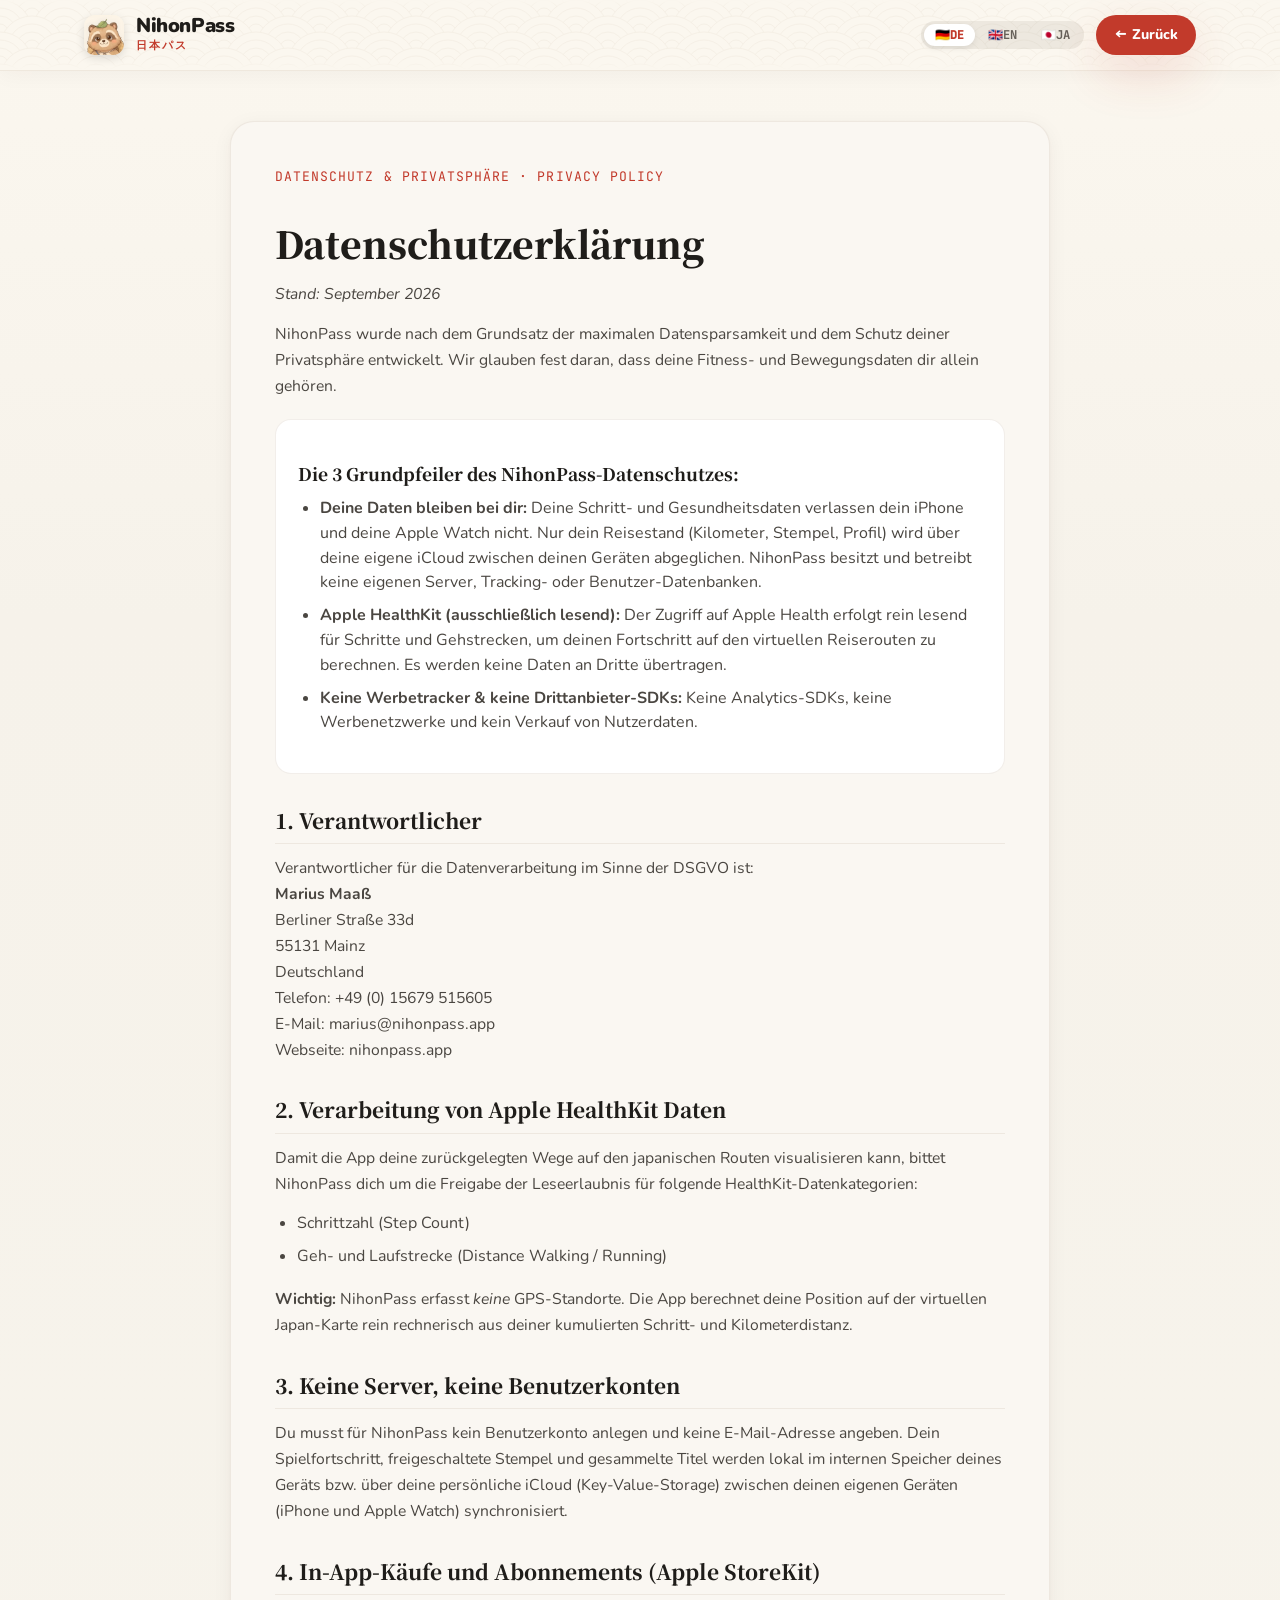
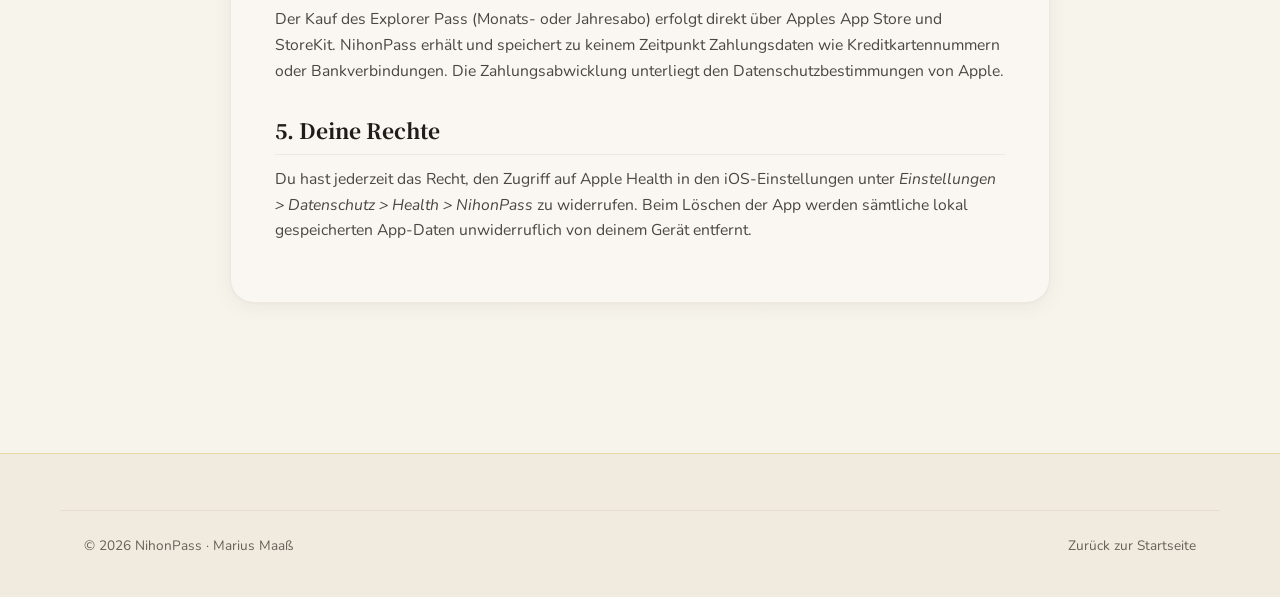
==== commit 00052c0c: "Webseite: Explorer Pass Begleiter (Shiba & Fuchs), Reise-Widget, Pilger-Wording ersetzt durch Sammel" ====
--- a/datenschutz.html
+++ b/datenschutz.html
@@ -12,7 +12,7 @@
   <link rel="icon" type="image/png" sizes="32x32" href="assets/icons/favicon-32x32.png">
   <link rel="icon" type="image/png" sizes="16x16" href="assets/icons/favicon-16x16.png">
   <link rel="apple-touch-icon" sizes="180x180" href="apple-touch-icon.png">
-  <link rel="stylesheet" href="css/style.css?v=20261002a">
+  <link rel="stylesheet" href="css/style.css?v=20261002b">
 </head>
 <body>
 
@@ -62,7 +62,7 @@
             <h3>Die 3 Grundpfeiler des NihonPass-Datenschutzes:</h3>
             <ul>
               <li><strong>Deine Daten bleiben bei dir:</strong> Deine Schritt- und Gesundheitsdaten verlassen dein iPhone und deine Apple Watch nicht. Nur dein Reisestand (Kilometer, Stempel, Profil) wird über deine eigene iCloud zwischen deinen Geräten abgeglichen. NihonPass besitzt und betreibt keine eigenen Server, Tracking- oder Benutzer-Datenbanken.</li>
-              <li><strong>Apple HealthKit (ausschließlich lesend):</strong> Der Zugriff auf Apple Health erfolgt rein lesend für Schritte und Gehstrecken, um deinen Fortschritt auf den virtuellen Pilgerrouten zu berechnen. Es werden keine Daten an Dritte übertragen.</li>
+              <li><strong>Apple HealthKit (ausschließlich lesend):</strong> Der Zugriff auf Apple Health erfolgt rein lesend für Schritte und Gehstrecken, um deinen Fortschritt auf den virtuellen Reiserouten zu berechnen. Es werden keine Daten an Dritte übertragen.</li>
               <li><strong>Keine Werbetracker & keine Drittanbieter-SDKs:</strong> Keine Analytics-SDKs, keine Werbenetzwerke und kein Verkauf von Nutzerdaten.</li>
             </ul>
           </div>
@@ -224,7 +224,7 @@
     </div>
   </footer>
 
-  <script src="js/translations.js?v=20261002a"></script>
+  <script src="js/translations.js?v=20261002b"></script>
   <script>
     // Spezielles Umschalten für Unterseiten mit Textblöcken
     function switchLegalLang(lang) {
--- a/css/style.css
+++ b/css/style.css
@@ -4143,6 +4143,14 @@
 .wp-reise-m  { width: 50%; left: 33%; top: 50%; --r: -2deg; z-index: 2; }
 .wp-cal-s    { display: none; }
 
+#widgetStage.is-dark .only-light {
+  display: none !important;
+}
+
+#widgetStage:not(.is-dark) .only-dark {
+  display: none !important;
+}
+
 @media (max-width: 760px) {
   .wpile {
     aspect-ratio: 343 / 380;
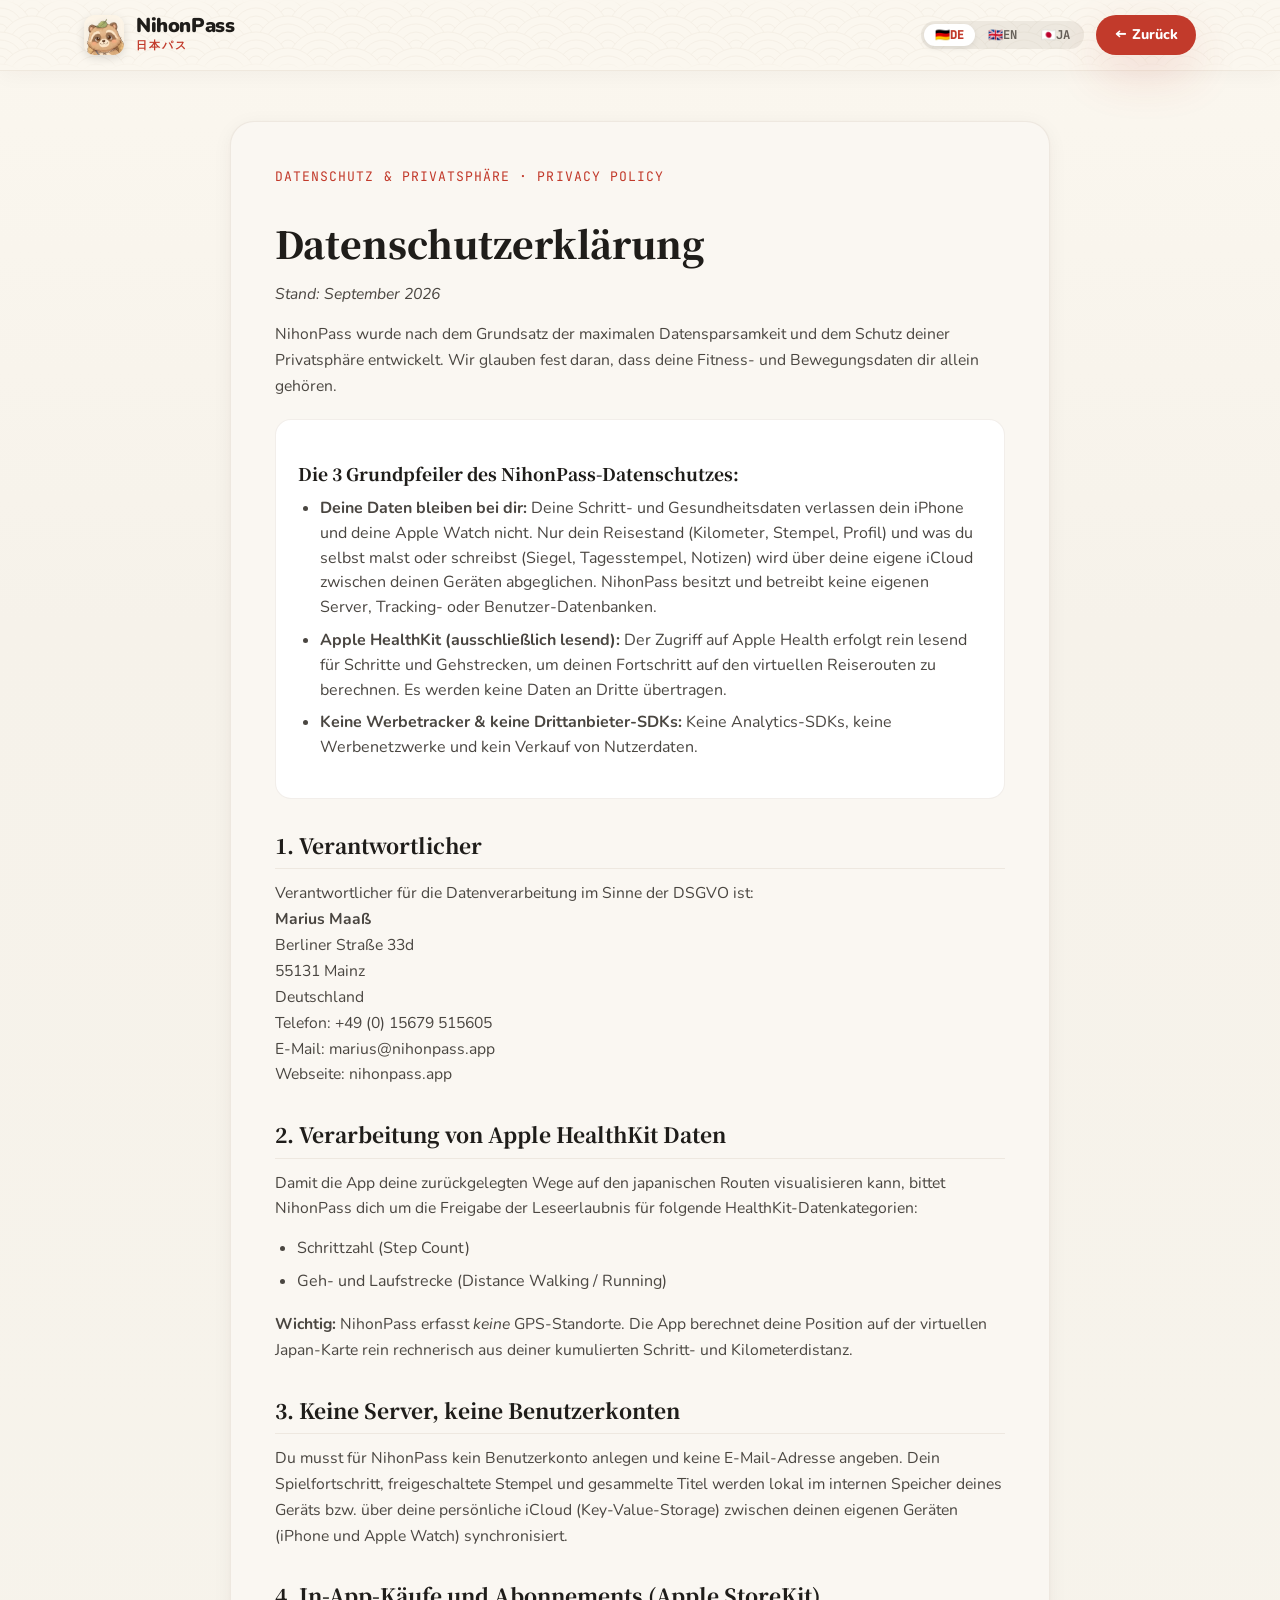
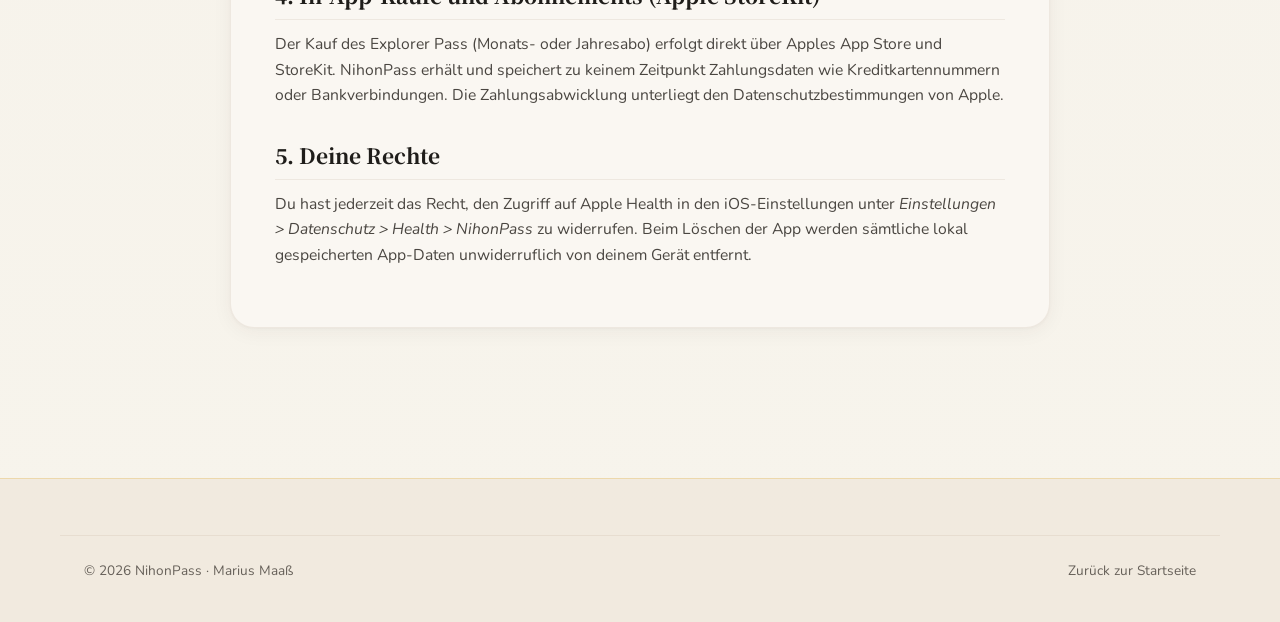
==== commit fbfb26ad: "docs(datenschutz): Zeichnungen und Tagesnotizen liegen ebenfalls in der eigenen iCloud Co-Authored-B" ====
--- a/datenschutz.html
+++ b/datenschutz.html
@@ -12,7 +12,7 @@
   <link rel="icon" type="image/png" sizes="32x32" href="assets/icons/favicon-32x32.png">
   <link rel="icon" type="image/png" sizes="16x16" href="assets/icons/favicon-16x16.png">
   <link rel="apple-touch-icon" sizes="180x180" href="apple-touch-icon.png">
-  <link rel="stylesheet" href="css/style.css?v=20261002b">
+  <link rel="stylesheet" href="css/style.css?v=20261006">
 </head>
 <body>
 
@@ -61,7 +61,7 @@
           <div class="legal-bullet-box">
             <h3>Die 3 Grundpfeiler des NihonPass-Datenschutzes:</h3>
             <ul>
-              <li><strong>Deine Daten bleiben bei dir:</strong> Deine Schritt- und Gesundheitsdaten verlassen dein iPhone und deine Apple Watch nicht. Nur dein Reisestand (Kilometer, Stempel, Profil) wird über deine eigene iCloud zwischen deinen Geräten abgeglichen. NihonPass besitzt und betreibt keine eigenen Server, Tracking- oder Benutzer-Datenbanken.</li>
+              <li><strong>Deine Daten bleiben bei dir:</strong> Deine Schritt- und Gesundheitsdaten verlassen dein iPhone und deine Apple Watch nicht. Nur dein Reisestand (Kilometer, Stempel, Profil) und was du selbst malst oder schreibst (Siegel, Tagesstempel, Notizen) wird über deine eigene iCloud zwischen deinen Geräten abgeglichen. NihonPass besitzt und betreibt keine eigenen Server, Tracking- oder Benutzer-Datenbanken.</li>
               <li><strong>Apple HealthKit (ausschließlich lesend):</strong> Der Zugriff auf Apple Health erfolgt rein lesend für Schritte und Gehstrecken, um deinen Fortschritt auf den virtuellen Reiserouten zu berechnen. Es werden keine Daten an Dritte übertragen.</li>
               <li><strong>Keine Werbetracker & keine Drittanbieter-SDKs:</strong> Keine Analytics-SDKs, keine Werbenetzwerke und kein Verkauf von Nutzerdaten.</li>
             </ul>
@@ -120,7 +120,7 @@
           <div class="legal-bullet-box">
             <h3>The 3 Core Pillars of NihonPass Privacy:</h3>
             <ul>
-              <li><strong>Your data stays yours:</strong> Your step and health data never leave your iPhone or Apple Watch. Only your journey progress (distance, stamps, profile) syncs between your devices through your own iCloud. NihonPass runs no servers, tracking or user databases of its own.</li>
+              <li><strong>Your data stays yours:</strong> Your step and health data never leave your iPhone or Apple Watch. Only your journey progress (distance, stamps, profile) and what you draw or write yourself (seals, day stamps, notes) syncs between your devices through your own iCloud. NihonPass runs no servers, tracking or user databases of its own.</li>
               <li><strong>Apple HealthKit Integration:</strong> HealthKit access is strictly read-only for steps and distance to calculate your historic trail progress across Japan.</li>
               <li><strong>No Ads & No Trackers:</strong> Zero advertising networks, zero analytics SDKs, and zero selling of user information.</li>
             </ul>
@@ -179,7 +179,7 @@
           <div class="legal-bullet-box">
             <h3>NihonPassの3つのプライバシー原則:</h3>
             <ul>
-              <li><strong>データは手元に:</strong> 歩数やヘルスケアのデータは端末から出ません。旅の進み具合（距離・御朱印・プロフィール）だけが、あなた自身のiCloudを通じて端末間で同期されます。NihonPassは独自のサーバーや追跡の仕組みを持っていません。</li>
+              <li><strong>データは手元に:</strong> 歩数やヘルスケアのデータは端末から出ません。旅の進み具合（距離・御朱印・プロフィール）と、自分で描いた印や書いたメモだけが、あなた自身のiCloudを通じて端末間で同期されます。NihonPassは独自のサーバーや追跡の仕組みを持っていません。</li>
               <li><strong>Apple ヘルスケア連携:</strong> 歩数と移動距離データは読み取り専用でアクセスされ、街道上の進捗計算にのみ使用されます。</li>
               <li><strong>広告・サードパーティ追跡なし:</strong> サードパーティ製SDKや広告ネットワークは一切導入していません。ユーザーデータの売買も行いません。</li>
             </ul>
@@ -224,7 +224,7 @@
     </div>
   </footer>
 
-  <script src="js/translations.js?v=20261002b"></script>
+  <script src="js/translations.js?v=20261003a"></script>
   <script>
     // Spezielles Umschalten für Unterseiten mit Textblöcken
     function switchLegalLang(lang) {
--- a/css/style.css
+++ b/css/style.css
@@ -4163,3 +4163,31 @@
   .wp-week-m,
   .wp-reise-m  { width: 84%; left: 14%; top: 62%; --r: 2deg;  z-index: 2; }
 }
+
+/* ==========================================================================
+   Personalisierung & Tradition (Ema-Wunschtafel & Eigenes Siegel)
+   ========================================================================== */
+.custom-section {
+  position: relative;
+  overflow: hidden;
+}
+
+@media (min-width: 901px) {
+  .custom-streak-grid {
+    grid-template-columns: 1fr 1fr;
+    align-items: center;
+    gap: 56px;
+  }
+}
+
+@media (max-width: 900px) {
+  .custom-streak-grid {
+    grid-template-columns: 1fr;
+    gap: 32px;
+  }
+  .custom-streak-grid .fanned-showcase-container {
+    order: -1;
+    margin-bottom: 8px;
+  }
+}
+
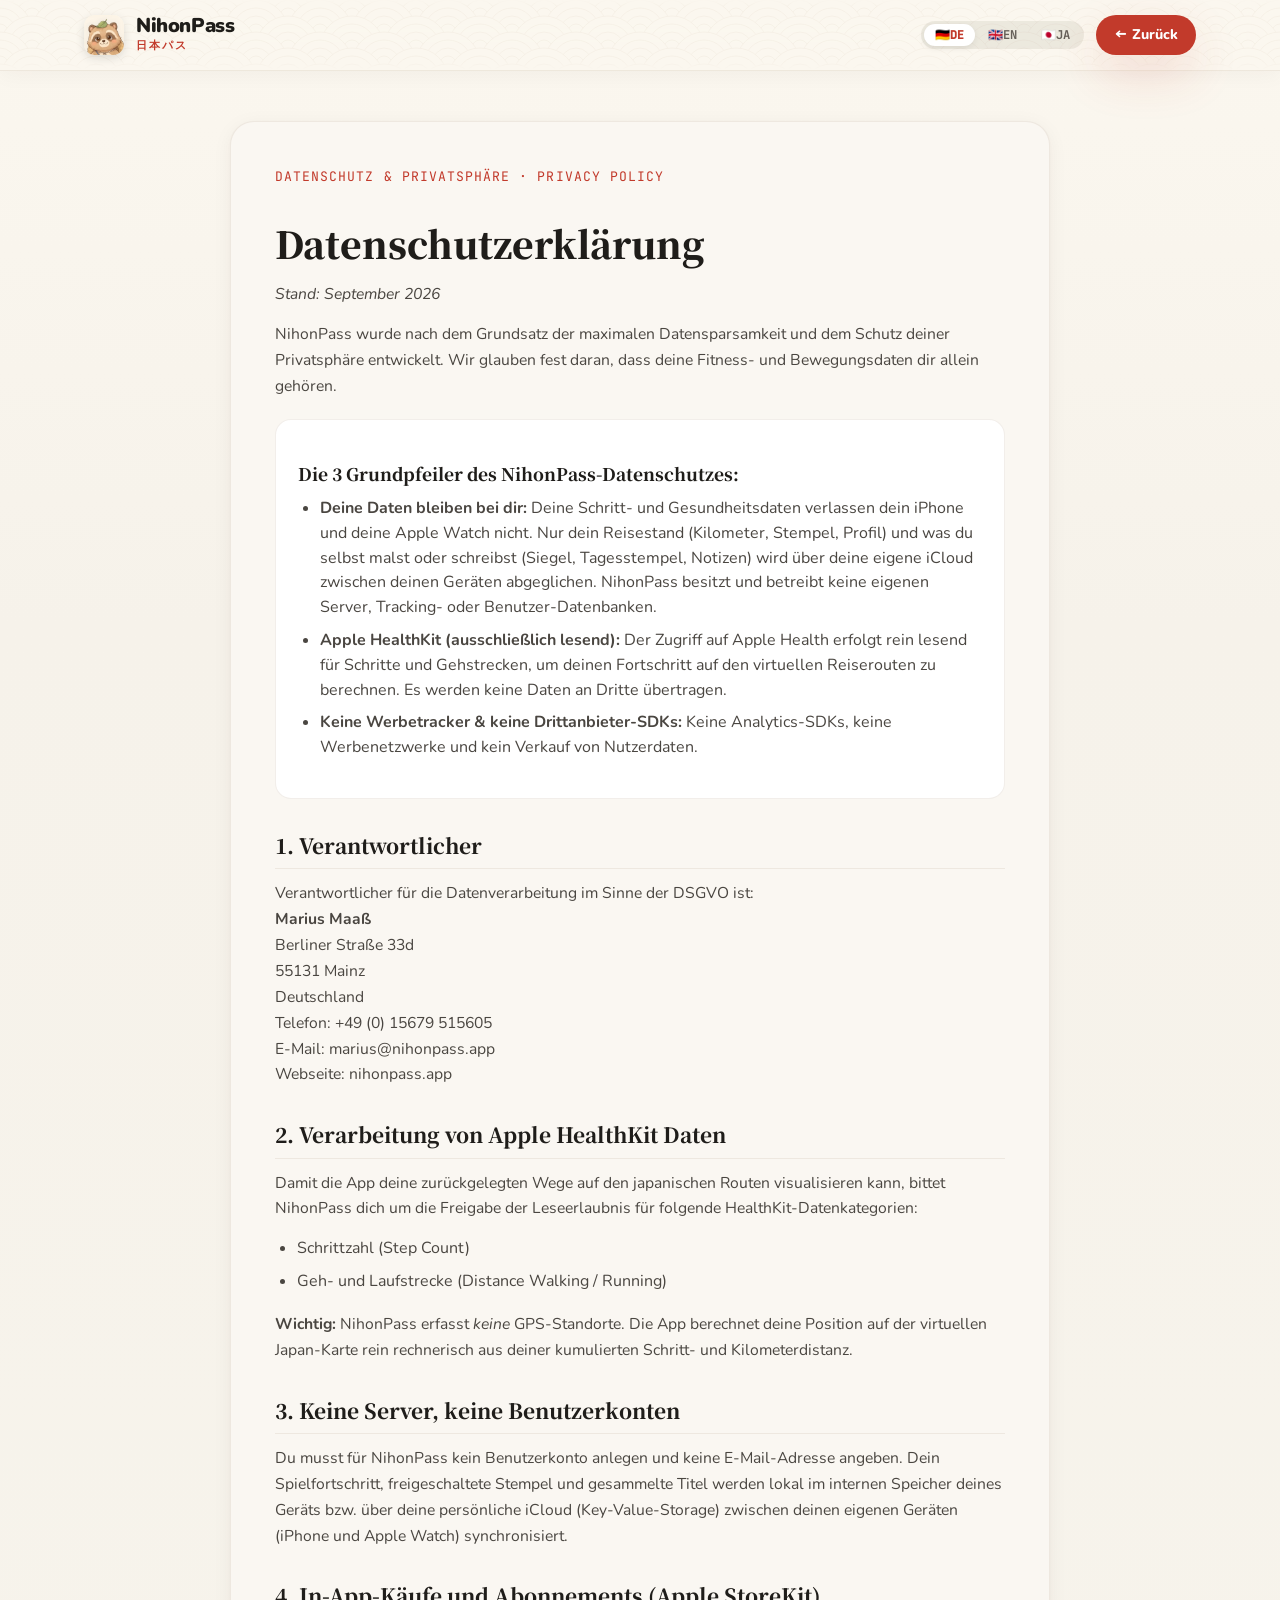
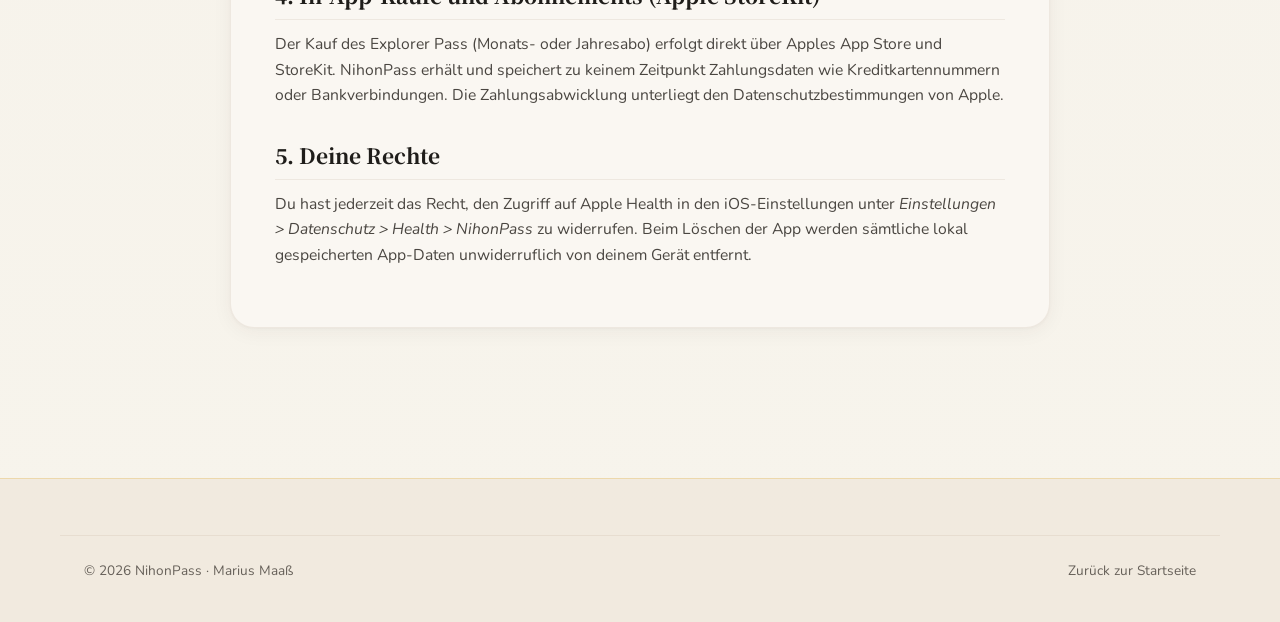
==== commit c8386c4f: "feat: frosted glass header for Safari and fine-tuned tablet nav breakpoints" ====
--- a/datenschutz.html
+++ b/datenschutz.html
@@ -12,7 +12,7 @@
   <link rel="icon" type="image/png" sizes="32x32" href="assets/icons/favicon-32x32.png">
   <link rel="icon" type="image/png" sizes="16x16" href="assets/icons/favicon-16x16.png">
   <link rel="apple-touch-icon" sizes="180x180" href="apple-touch-icon.png">
-  <link rel="stylesheet" href="css/style.css?v=20261006">
+  <link rel="stylesheet" href="css/style.css?v=20261015_v1">
 </head>
 <body>
 
--- a/css/style.css
+++ b/css/style.css
@@ -148,7 +148,9 @@
   position: sticky;
   top: 0;
   z-index: 1000;
-  background: #FBF7EF;
+  background: rgba(251, 247, 239, 0.88);
+  backdrop-filter: blur(20px) saturate(160%);
+  -webkit-backdrop-filter: blur(20px) saturate(160%);
   border-bottom: 1px solid var(--border-subtle);
   box-shadow: 0 4px 20px rgba(45, 30, 15, 0.04);
   padding-top: env(safe-area-inset-top, 0px);
@@ -250,6 +252,7 @@
   transition: var(--transition);
   position: relative;
   padding: 6px 0;
+  white-space: nowrap;
 }
 
 .nav-link:hover {
@@ -398,9 +401,9 @@
 
 .hero-grid {
   display: grid;
-  grid-template-columns: 1.15fr 0.85fr;
-  align-items: center;
-  gap: 48px;
+  grid-template-columns: 1.05fr 0.95fr;
+  align-items: center;
+  gap: 40px;
 }
 
 .hero-content {
@@ -545,11 +548,10 @@
 .hero-companion-strip {
   display: inline-flex;
   align-items: center;
-  gap: 12px;
-  padding: 8px 16px;
-  background: var(--c-washi);
-  border: 1px solid var(--c-border-subtle);
-  border-radius: 30px;
+  gap: 16px;
+  padding: 4px 0 0;
+  background: transparent;
+  border: none;
   cursor: default;
   user-select: none;
   text-decoration: none;
@@ -561,23 +563,59 @@
 }
 
 .companion-avatar-item {
-  width: 32px;
-  height: 32px;
-  border-radius: 50%;
-  border: 2px solid var(--c-washi-pure);
-  margin-left: -8px;
-  background: #fff;
-  overflow: hidden;
+  width: 48px;
+  height: 48px;
+  object-fit: contain;
+  margin-left: -10px;
+  filter: drop-shadow(0 4px 8px rgba(45, 30, 15, 0.14));
+  transition: transform 0.25s cubic-bezier(0.34, 1.56, 0.64, 1), z-index 0.1s ease;
+  position: relative;
+  border: none;
+  border-radius: 0;
+  background: transparent;
+  overflow: visible;
 }
 
 .companion-avatar-item:first-child {
   margin-left: 0;
+  z-index: 4;
+}
+
+.companion-avatar-item:nth-child(2) {
+  z-index: 3;
+}
+
+.companion-avatar-item:nth-child(3) {
+  z-index: 2;
+}
+
+.companion-avatar-item:nth-child(4) {
+  z-index: 1;
+}
+
+.companion-avatar-item:hover {
+  transform: translateY(-4px) scale(1.16);
+  z-index: 10;
+}
+
+.companion-text-block {
+  display: flex;
+  flex-direction: column;
+  gap: 2px;
 }
 
 .companion-strip-text {
-  font-size: 0.84rem;
+  font-size: 0.9rem;
   font-weight: 700;
   color: var(--c-ink);
+  line-height: 1.2;
+}
+
+.companion-strip-sub {
+  font-size: 0.76rem;
+  font-weight: 500;
+  color: var(--c-pass-gray);
+  line-height: 1.2;
 }
 
 /* ==========================================================================
@@ -633,12 +671,12 @@
   transform: translateY(-6px) rotate(-0.8deg);
 }
 
-/* Hero Fanned Mockups (Dual Device Layering: Routenauswahl hinten & Reise vorne) */
+/* Hero Fanned Mockups (Triple Device Layering: Links Routenauswahl, rechts Hell & Dunkel) */
 .hero-fanned-container {
   position: relative;
   width: 100%;
-  max-width: 440px;
-  height: 590px;
+  max-width: 500px;
+  height: 580px;
   margin: 0 auto;
   display: flex;
   justify-content: center;
@@ -648,13 +686,13 @@
 
 .hero-phone {
   position: absolute;
-  width: 260px;
+  width: 240px;
   background: #141416;
-  border-radius: 48px;
-  padding: 8px;
+  border-radius: 46px;
+  padding: 7px;
   overflow: hidden;
   box-shadow: 
-    0 30px 70px -12px rgba(45, 30, 15, 0.32), 
+    0 26px 65px -12px rgba(45, 30, 15, 0.32), 
     0 0 0 1px #3A3A3C inset, 
     0 0 0 2.5px #0E0E10,
     0 0 0 3.5px rgba(255, 255, 255, 0.08);
@@ -662,31 +700,55 @@
 }
 
 .hero-phone .iphone-screen {
-  border-radius: 40px;
-}
-
+  border-radius: 39px;
+}
+
+/* Links: Routenauswahl */
 .hero-phone-back {
-  left: 10px;
-  top: 20px;
-  transform: rotate(-7deg) scale(0.92);
+  left: 0px;
+  top: 25px;
+  transform: rotate(-9deg) scale(0.92);
   z-index: 1;
-  filter: brightness(0.95);
-}
-
+  filter: brightness(0.96);
+}
+
+/* Rechts darunter: Sumi-Dunkelmodus */
+.hero-phone-dark {
+  right: -10px;
+  top: 68px;
+  transform: rotate(8deg) scale(0.92);
+  z-index: 2;
+  box-shadow: 
+    0 28px 65px -10px rgba(20, 12, 5, 0.45), 
+    0 0 0 1px #3A3A3C inset, 
+    0 0 0 2.5px #0E0E10, 
+    0 0 0 3.5px rgba(255, 255, 255, 0.08);
+}
+
+/* Rechts im Vordergrund: Aktive Reiseansicht (hell) */
 .hero-phone-front {
-  right: 10px;
-  top: 42px;
-  transform: rotate(3deg);
-  z-index: 2;
+  right: 115px;
+  top: 14px;
+  transform: rotate(-1deg);
+  z-index: 3;
+  box-shadow: 
+    0 35px 80px -10px rgba(35, 20, 10, 0.42), 
+    0 0 0 1px #444 inset, 
+    0 0 0 2.5px #0E0E10, 
+    0 0 0 3.5px rgba(255, 255, 255, 0.1);
 }
 
 .hero-fanned-container:hover .hero-phone-back {
-  transform: rotate(-10deg) translate(-14px, -6px) scale(0.95);
+  transform: rotate(-12deg) translate(-14px, -4px) scale(0.94);
   filter: brightness(1);
 }
 
+.hero-fanned-container:hover .hero-phone-dark {
+  transform: rotate(11deg) translate(14px, 6px) scale(0.94);
+}
+
 .hero-fanned-container:hover .hero-phone-front {
-  transform: rotate(4.5deg) translate(8px, -4px) scale(1.02);
+  transform: rotate(-1deg) translate(-2px, -8px) scale(1.02);
 }
 
 .iphone-screen {
@@ -1375,6 +1437,10 @@
   display: grid;
   grid-template-columns: repeat(2, 1fr);
   gap: 28px;
+}
+
+.routes-mobile-dots {
+  display: none;
 }
 
 .route-ticket {
@@ -2862,9 +2928,57 @@
 }
 
 /* ==========================================================================
-   RESPONSIVE DESIGN: iPad & Tablets (768px bis 1024px)
+   TABLET & iPAD NAVIGATION (801px bis 1160px)
+   Feinabstimmung für 11-Zoll iPads im Hochformat & Tablets
    ========================================================================== */
-@media (min-width: 768px) and (max-width: 1024px) {
+@media (min-width: 801px) and (max-width: 1160px) {
+  .nav-wrap {
+    height: 64px;
+  }
+
+  .nav-menu {
+    gap: clamp(8px, 1.3vw, 16px);
+  }
+
+  .nav-link {
+    font-size: clamp(0.78rem, 1vw, 0.88rem);
+    white-space: nowrap;
+    padding: 6px 2px;
+  }
+
+  /* Auf Tablets kompakteres Logo ohne Sub-Kanji */
+  .brand-logo {
+    gap: 8px;
+  }
+  .brand-icon {
+    width: 34px;
+    height: 34px;
+    border-radius: 9px;
+  }
+  .brand-name {
+    font-size: 1.15rem;
+  }
+  .brand-kanji {
+    display: none;
+  }
+
+  /* Auf Tablets den redundanten 'Laden'-Knopf ausblenden, um Platz für die 7 Menüpunkte zu schaffen */
+  .nav-actions {
+    gap: 8px;
+  }
+  .nav-actions .btn-cta-small {
+    display: none !important;
+  }
+  .nav-actions .lang-btn {
+    padding: 4px 8px;
+    font-size: 0.72rem;
+  }
+}
+
+/* ==========================================================================
+   RESPONSIVE DESIGN: iPad & Tablets (801px bis 1024px)
+   ========================================================================== */
+@media (min-width: 801px) and (max-width: 1024px) {
   .container {
     padding: 0 24px;
   }
@@ -2889,12 +3003,12 @@
   }
 
   .hero-fanned-container {
-    max-width: 380px;
-    height: 500px;
+    max-width: 420px;
+    height: 510px;
   }
 
   .hero-phone {
-    width: 220px;
+    width: 215px;
     border-radius: 42px;
     padding: 7px;
   }
@@ -2904,15 +3018,24 @@
   }
 
   .hero-phone-back {
-    left: 12px;
-    top: 16px;
-    transform: rotate(-6deg) scale(0.92);
+    left: -8px;
+    top: 18px;
+    transform: rotate(-7deg) scale(0.92);
+    z-index: 1;
+  }
+
+  .hero-phone-dark {
+    right: -14px;
+    top: 50px;
+    transform: rotate(6.5deg) scale(0.92);
+    z-index: 2;
   }
 
   .hero-phone-front {
-    right: 12px;
-    top: 30px;
-    transform: rotate(3deg);
+    right: 28px;
+    top: 12px;
+    transform: rotate(-1.5deg);
+    z-index: 3;
   }
 
   .hinode-sun {
@@ -3201,10 +3324,10 @@
   }
 
 /* ==========================================================================
-   RESPONSIVE DESIGN: iPhone & Mobile (< 900px)
-   Speziell optimiert für elegante Darstellung auf Smartphones & Tablets
+   RESPONSIVE DESIGN: iPhone & Mobile (< 800px)
+   Speziell optimiert für elegante Darstellung auf Smartphones
    ========================================================================== */
-@media (max-width: 900px) {
+@media (max-width: 800px) {
   .container {
     padding: 0 16px;
   }
@@ -3379,11 +3502,24 @@
 
   .hero-companion-strip {
     width: 100%;
-    max-width: 320px;
+    max-width: 340px;
     justify-content: center;
-    padding: 7px 12px;
+    padding: 6px 0;
     cursor: default;
-    pointer-events: none;
+    background: transparent;
+    border: none;
+    gap: 14px;
+    margin: 4px auto 0;
+  }
+
+  .companion-avatar-item {
+    width: 42px;
+    height: 42px;
+    margin-left: -9px;
+  }
+
+  .companion-avatar-item:first-child {
+    margin-left: 0;
   }
 
   /* iPhone-Mockup auf Smartphones */
@@ -3432,13 +3568,13 @@
   }
 
   .hero-fanned-container {
-    max-width: 320px;
-    height: 430px;
+    max-width: 350px;
+    height: 440px;
     margin: 12px auto 0;
   }
 
   .hero-phone {
-    width: 185px;
+    width: 170px;
     border-radius: 36px;
     padding: 6px;
     overflow: hidden;
@@ -3453,15 +3589,24 @@
   }
 
   .hero-phone-back {
-    left: 8px;
+    left: 0px;
+    top: 16px;
+    transform: rotate(-7deg) scale(0.92);
+    z-index: 1;
+  }
+
+  .hero-phone-dark {
+    right: -6px;
+    top: 48px;
+    transform: rotate(6.5deg) scale(0.92);
+    z-index: 2;
+  }
+
+  .hero-phone-front {
+    right: 75px;
     top: 10px;
-    transform: rotate(-5deg) scale(0.92);
-  }
-
-  .hero-phone-front {
-    right: 8px;
-    top: 24px;
-    transform: rotate(3deg);
+    transform: rotate(-1deg);
+    z-index: 3;
   }
 
   .mockup-img-wrap {
@@ -3549,28 +3694,119 @@
     padding: 20px 16px;
   }
 
-  /* Routen-Tickets auf Smartphones */
+  /* Routen-Tickets auf Smartphones: kompakter horizontaler Swipe */
   .routes-grid {
-    grid-template-columns: 1fr;
-    gap: 16px;
+    display: flex;
+    overflow-x: auto;
+    scroll-snap-type: x mandatory;
+    -webkit-overflow-scrolling: touch;
+    scrollbar-width: none;
+    gap: 14px;
+    padding: 6px 16px 14px;
+    margin: 0 -16px;
+  }
+
+  .routes-grid::-webkit-scrollbar {
+    display: none;
+  }
+
+  .route-ticket {
+    flex: 0 0 76vw;
+    max-width: 290px;
+    min-width: 250px;
+    scroll-snap-align: center;
+    border-radius: 16px;
   }
 
   .ticket-header-img {
-    aspect-ratio: 16 / 10;
-    height: auto;
-    min-height: 170px;
+    height: 125px;
+    min-height: 125px;
+    aspect-ratio: unset;
+  }
+
+  .ticket-access-badge {
+    top: 9px;
+    left: 9px;
+    padding: 3px 9px;
+    font-size: 0.65rem;
+  }
+
+  .ticket-region-tag {
+    bottom: 7px;
+    left: 9px;
+    font-size: 0.68rem;
+  }
+
+  .ticket-perforation {
+    height: 16px;
+  }
+
+  .ticket-perforation::before,
+  .ticket-perforation::after {
+    width: 14px;
+    height: 14px;
+  }
+
+  .ticket-perforation::before {
+    left: -7px;
+  }
+
+  .ticket-perforation::after {
+    right: -7px;
   }
 
   .ticket-body {
-    padding: 10px 18px 18px;
+    padding: 8px 14px 12px;
+  }
+
+  .ticket-meta-strip {
+    margin-bottom: 4px;
+    font-size: 0.72rem;
   }
 
   .ticket-title {
-    font-size: 1.15rem;
+    font-size: 1.05rem;
+    margin-bottom: 2px;
   }
 
   .ticket-subtitle {
-    font-size: 0.88rem;
+    font-size: 0.8rem;
+    margin-bottom: 8px;
+    line-height: 1.35;
+  }
+
+  .ticket-footer {
+    padding-top: 6px;
+  }
+
+  .ticket-code {
+    font-size: 0.68rem;
+  }
+
+  .ticket-barcode {
+    height: 16px;
+  }
+
+  .routes-mobile-dots {
+    display: flex;
+    align-items: center;
+    justify-content: center;
+    gap: 6px;
+    margin-top: 6px;
+  }
+
+  .route-dot {
+    width: 6px;
+    height: 6px;
+    border-radius: 999px;
+    background: rgba(128, 120, 110, 0.3);
+    transition: all 0.25s ease;
+    cursor: pointer;
+  }
+
+  .route-dot.is-active {
+    width: 18px;
+    background: var(--c-hanko-red);
   }
 
   /* Kalender & Serie auf Smartphones */
@@ -4011,13 +4247,13 @@
   }
 
   .hero-fanned-container {
-    max-width: 280px;
-    height: 388px;
+    max-width: 300px;
+    height: 395px;
     margin-bottom: 4px;
   }
 
   .hero-phone {
-    width: 165px;
+    width: 152px;
     border-radius: 32px;
     padding: 5px;
     overflow: hidden;
@@ -4028,13 +4264,24 @@
   }
 
   .hero-phone-back {
-    left: 4px;
-    top: 8px;
+    left: -4px;
+    top: 10px;
+    transform: rotate(-5deg) scale(0.92);
+    z-index: 1;
+  }
+
+  .hero-phone-dark {
+    right: -8px;
+    top: 34px;
+    transform: rotate(5deg) scale(0.92);
+    z-index: 2;
   }
 
   .hero-phone-front {
-    right: 4px;
-    top: 18px;
+    right: 18px;
+    top: 6px;
+    transform: rotate(-1.5deg);
+    z-index: 3;
   }
 
   .calendar-grid {
@@ -4116,8 +4363,8 @@
    Breite = Anteil der Buehnenbreite, Hoehe folgt dem Seitenverhaeltnis des Bildes. */
 .wpile {
   position: relative;
-  max-width: 860px;
-  aspect-ratio: 860 / 460;
+  max-width: 880px;
+  aspect-ratio: 880 / 480;
   margin: 40px auto 8px;
 }
 
@@ -4137,31 +4384,25 @@
   transform: rotate(0deg) translateY(-6px) scale(1.03);
 }
 
-.wp-large    { width: 36%; left: 10%; top: 12%; --r: -5deg; z-index: 1; }
-.wp-ticket-m { width: 50%; left: 40%; top: 4%;  --r: 3deg;  z-index: 3; }
-.wp-week-m,
-.wp-reise-m  { width: 50%; left: 33%; top: 50%; --r: -2deg; z-index: 2; }
+.wp-large    { width: 36%; left: 8%;  top: 8%;  --r: -5deg;   z-index: 1; }
+.wp-ticket-m { width: 48%; left: 40%; top: 2%;  --r: 3deg;    z-index: 2; }
+.wp-steps-s  { width: 23%; left: 44%; top: 28%; --r: -2.5deg; z-index: 4; }
+.wp-week-m   { display: none; }
+.wp-reise-m  { width: 48%; left: 36%; top: 56%; --r: 2deg;    z-index: 3; }
 .wp-cal-s    { display: none; }
-
-#widgetStage.is-dark .only-light {
-  display: none !important;
-}
-
-#widgetStage:not(.is-dark) .only-dark {
-  display: none !important;
-}
 
 @media (max-width: 760px) {
   .wpile {
-    aspect-ratio: 343 / 380;
+    aspect-ratio: 343 / 460;
     margin-top: 28px;
   }
 
   .wp-large    { display: none; }
-  .wp-ticket-m { width: 84%; left: 0%;  top: 2%;  --r: -2deg; z-index: 3; }
-  .wp-cal-s    { display: block; width: 44%; left: 54%; top: 28%; --r: 6deg; z-index: 4; }
-  .wp-week-m,
-  .wp-reise-m  { width: 84%; left: 14%; top: 62%; --r: 2deg;  z-index: 2; }
+  .wp-ticket-m { width: 84%; left: 8%;  top: 2%;  --r: -2.5deg; z-index: 2; }
+  .wp-cal-s    { display: block; width: 40%; left: 6%;  top: 36%; --r: -3deg; z-index: 3; }
+  .wp-steps-s  { display: block; width: 40%; left: 52%; top: 34%; --r: 3.5deg; z-index: 4; }
+  .wp-week-m   { display: none; }
+  .wp-reise-m  { width: 84%; left: 8%;  top: 68%; --r: -2deg;   z-index: 2; }
 }
 
 /* ==========================================================================
@@ -4172,7 +4413,7 @@
   overflow: hidden;
 }
 
-@media (min-width: 901px) {
+@media (min-width: 801px) {
   .custom-streak-grid {
     grid-template-columns: 1fr 1fr;
     align-items: center;
@@ -4180,7 +4421,7 @@
   }
 }
 
-@media (max-width: 900px) {
+@media (max-width: 800px) {
   .custom-streak-grid {
     grid-template-columns: 1fr;
     gap: 32px;
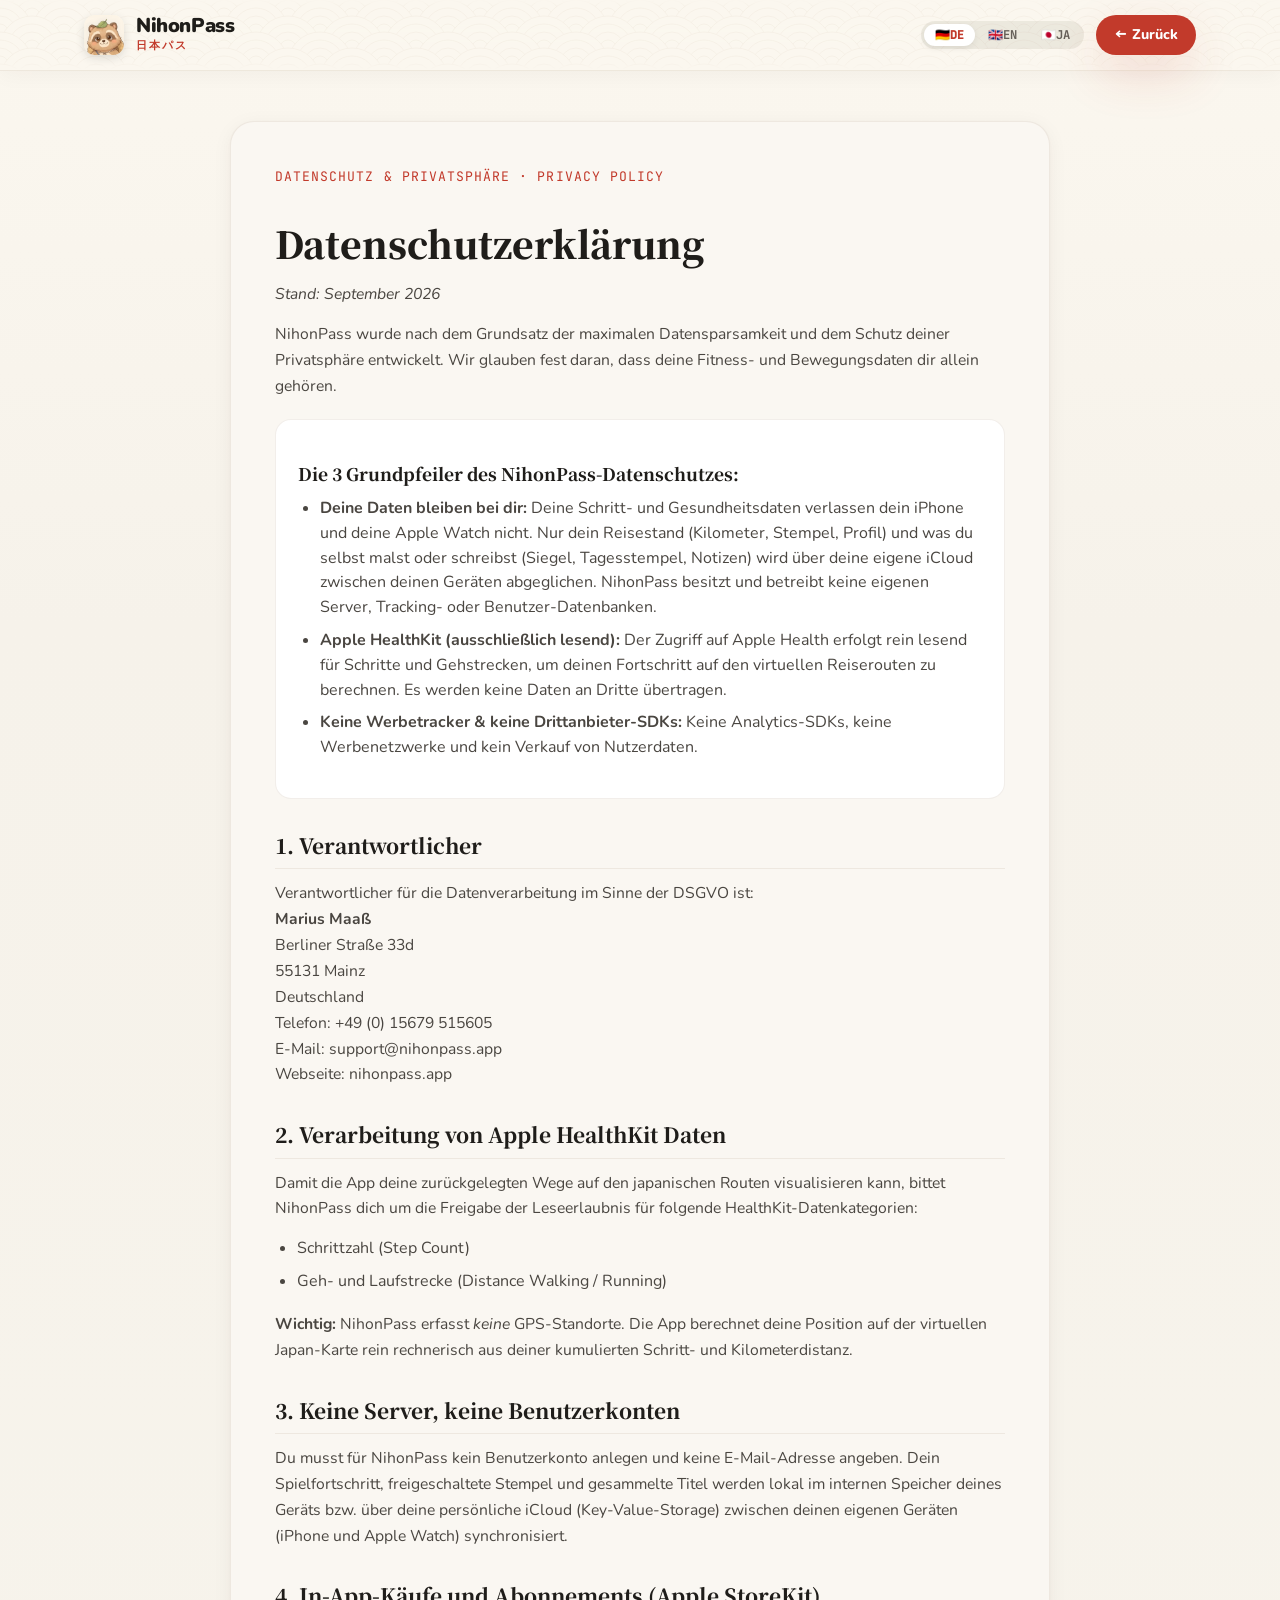
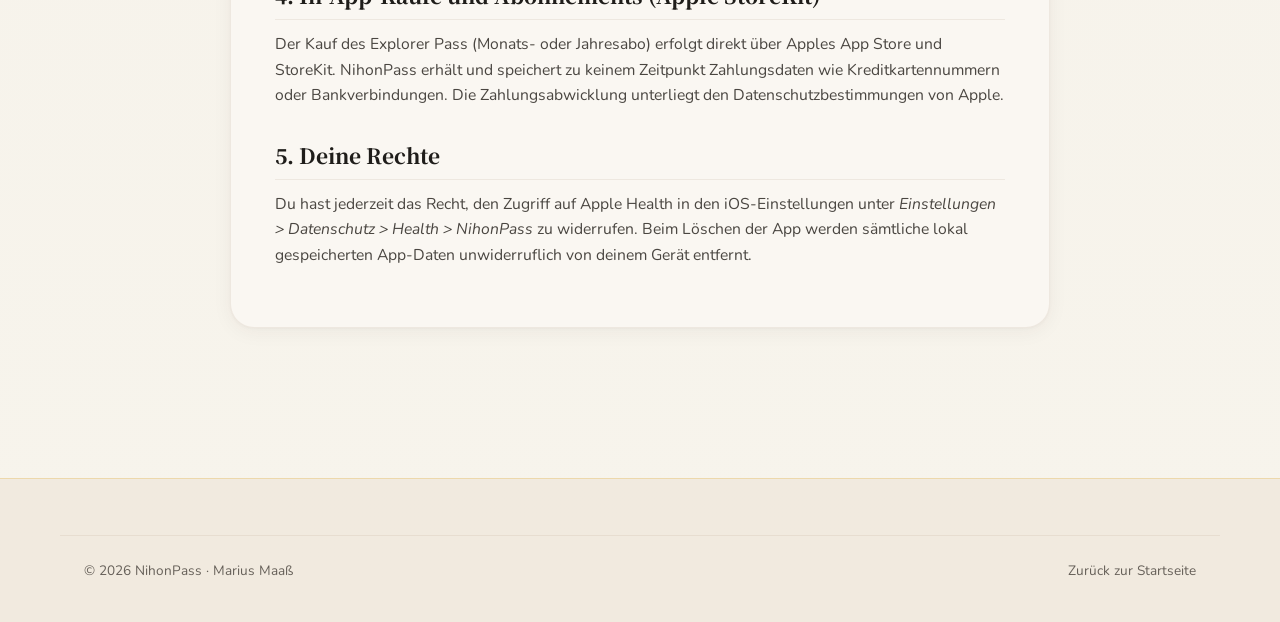
==== commit 45f6fb49: "feat: update contact email to support@nihonpass.app and refresh press kit assets" ====
--- a/datenschutz.html
+++ b/datenschutz.html
@@ -75,7 +75,7 @@
             55131 Mainz<br>
             Deutschland<br>
             Telefon: <a href="tel:+4915679515605">+49 (0) 15679 515605</a><br>
-            E-Mail: <a href="mailto:marius@nihonpass.app">marius@nihonpass.app</a><br>
+            E-Mail: <a href="mailto:support@nihonpass.app">support@nihonpass.app</a><br>
             Webseite: <a href="https://nihonpass.app">nihonpass.app</a>
           </p>
 
@@ -134,7 +134,7 @@
             55131 Mainz<br>
             Germany<br>
             Phone: <a href="tel:+4915679515605">+49 15679 515605</a><br>
-            Email: <a href="mailto:marius@nihonpass.app">marius@nihonpass.app</a><br>
+            Email: <a href="mailto:support@nihonpass.app">support@nihonpass.app</a><br>
             Website: <a href="https://nihonpass.app">nihonpass.app</a>
           </p>
 
@@ -191,7 +191,7 @@
             Berliner Straße 33d<br>
             55131 Mainz, ドイツ<br>
             電話番号: <a href="tel:+4915679515605">+49 15679 515605</a><br>
-            メール: <a href="mailto:marius@nihonpass.app">marius@nihonpass.app</a><br>
+            メール: <a href="mailto:support@nihonpass.app">support@nihonpass.app</a><br>
             Webサイト: <a href="https://nihonpass.app">nihonpass.app</a>
           </p>
 
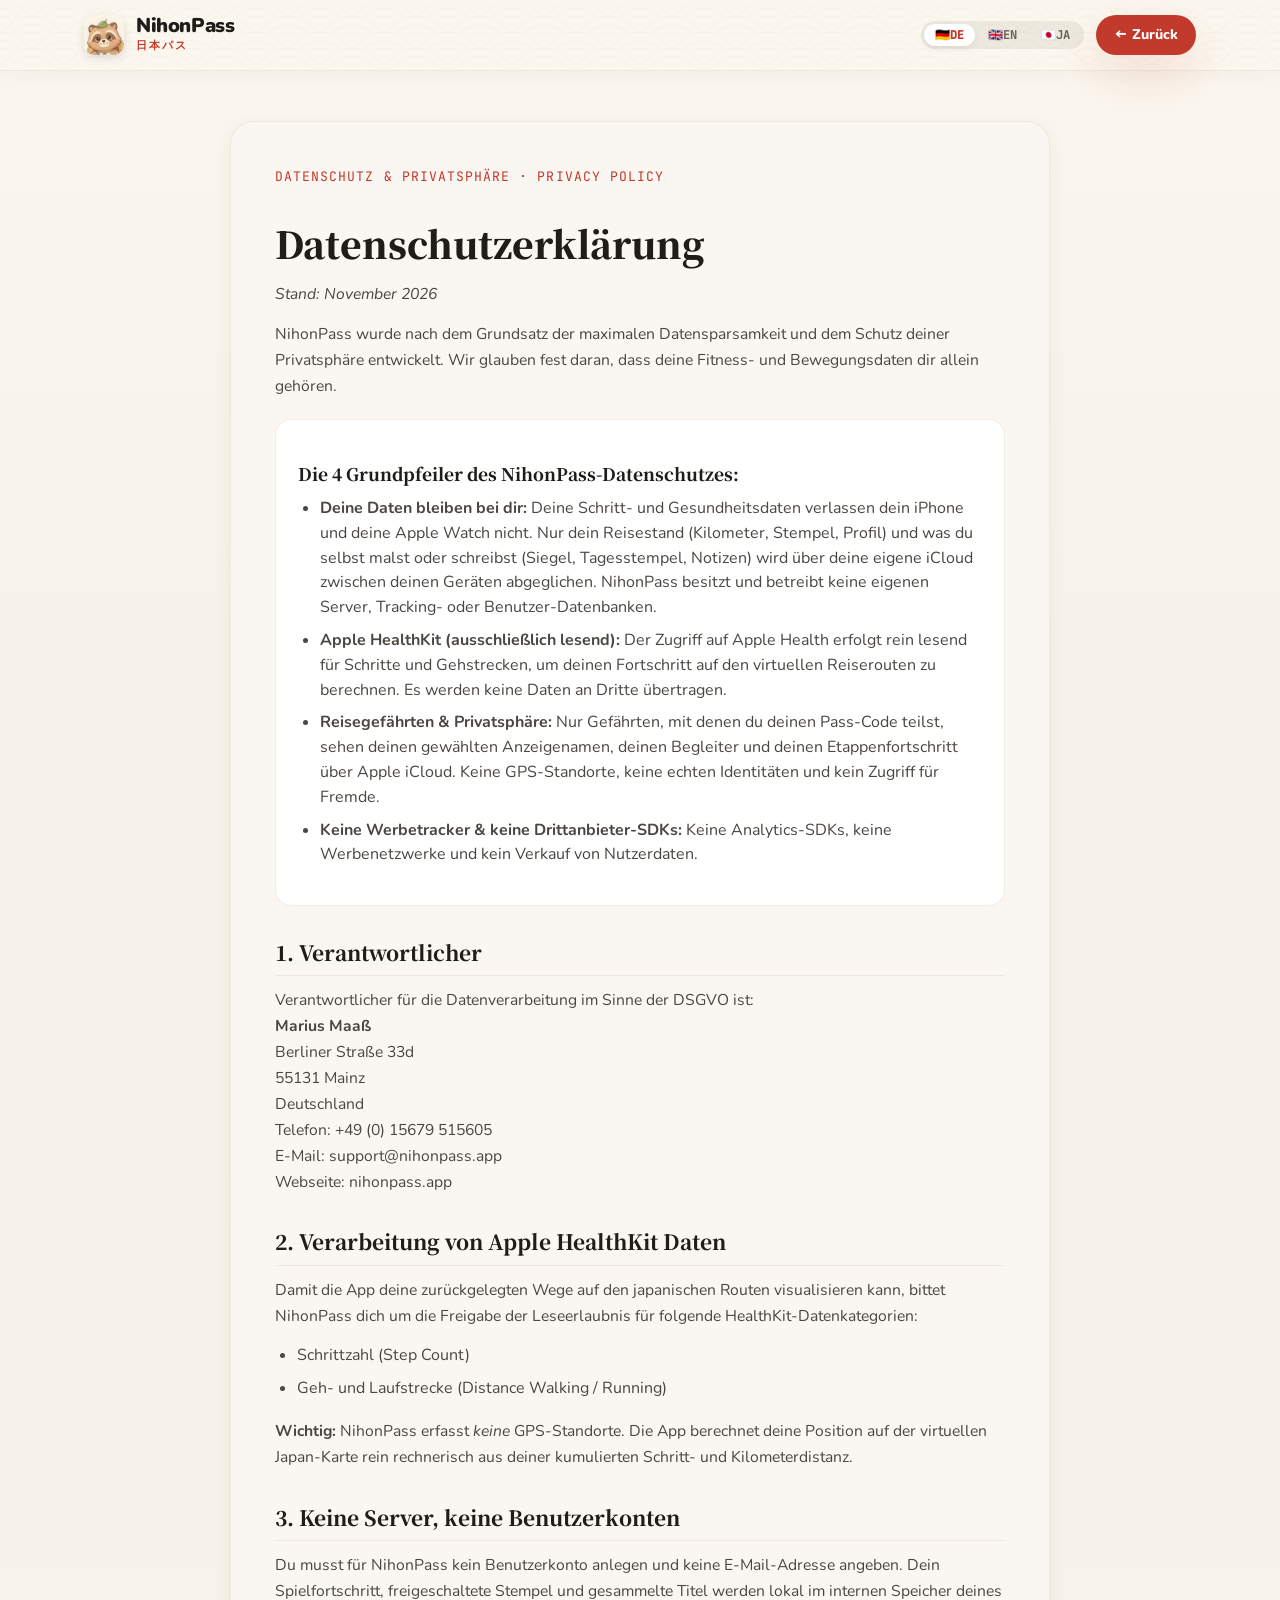
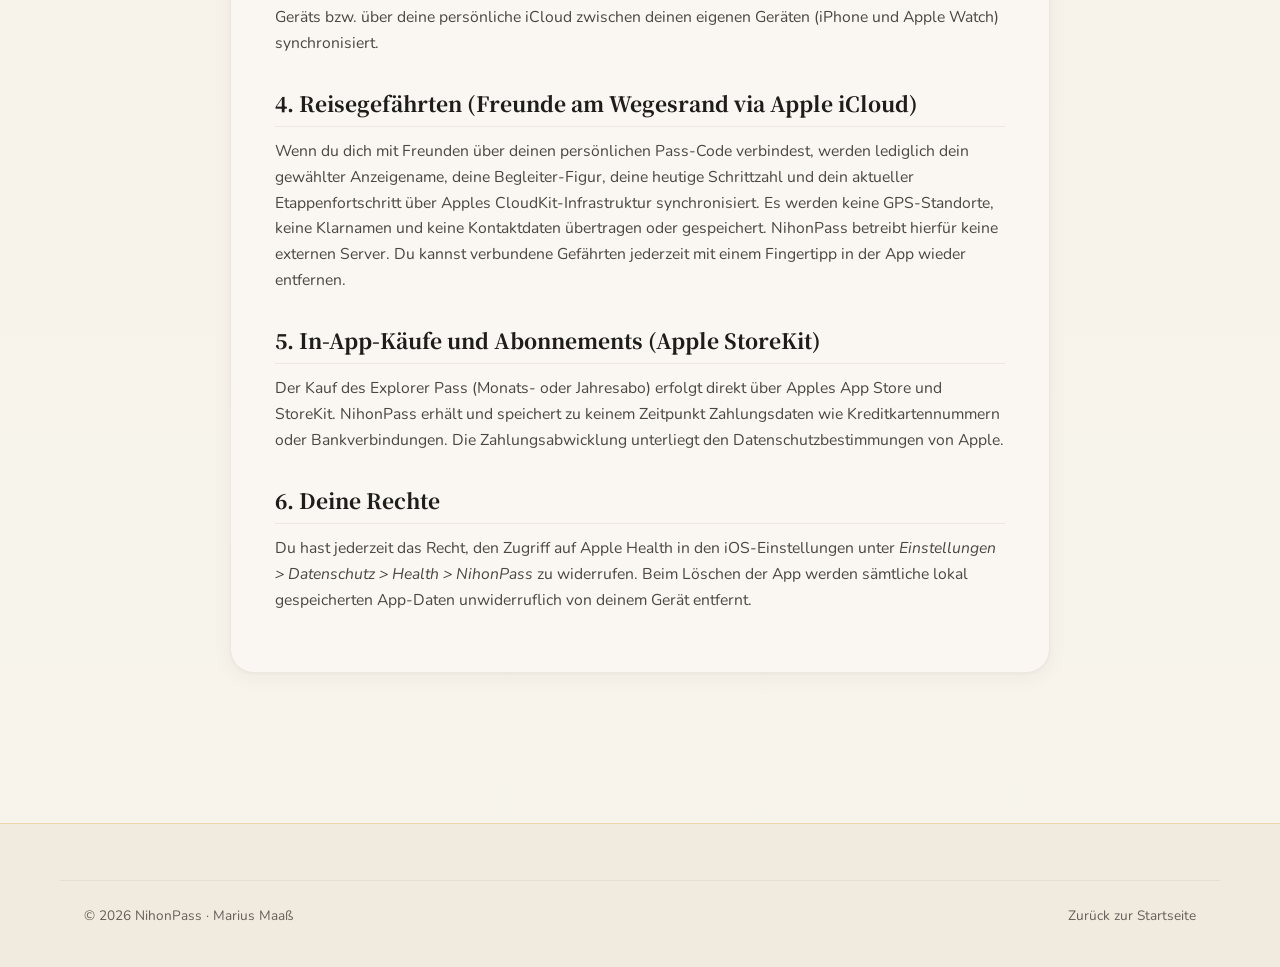
==== commit ca95410c: "feat: update website for v1.1 (new screenshots, friends, diary, pass cover, privacy)" ====
--- a/datenschutz.html
+++ b/datenschutz.html
@@ -52,17 +52,18 @@
         <div class="lang-content-section" data-lang-block="de">
           <span class="legal-subtitle">DATENSCHUTZ & PRIVATSPHÄRE · PRIVACY POLICY</span>
           <h1>Datenschutzerklärung</h1>
-          <p><em>Stand: September 2026</em></p>
+          <p><em>Stand: November 2026</em></p>
 
           <p>
             NihonPass wurde nach dem Grundsatz der maximalen Datensparsamkeit und dem Schutz deiner Privatsphäre entwickelt. Wir glauben fest daran, dass deine Fitness- und Bewegungsdaten dir allein gehören.
           </p>
 
           <div class="legal-bullet-box">
-            <h3>Die 3 Grundpfeiler des NihonPass-Datenschutzes:</h3>
+            <h3>Die 4 Grundpfeiler des NihonPass-Datenschutzes:</h3>
             <ul>
               <li><strong>Deine Daten bleiben bei dir:</strong> Deine Schritt- und Gesundheitsdaten verlassen dein iPhone und deine Apple Watch nicht. Nur dein Reisestand (Kilometer, Stempel, Profil) und was du selbst malst oder schreibst (Siegel, Tagesstempel, Notizen) wird über deine eigene iCloud zwischen deinen Geräten abgeglichen. NihonPass besitzt und betreibt keine eigenen Server, Tracking- oder Benutzer-Datenbanken.</li>
               <li><strong>Apple HealthKit (ausschließlich lesend):</strong> Der Zugriff auf Apple Health erfolgt rein lesend für Schritte und Gehstrecken, um deinen Fortschritt auf den virtuellen Reiserouten zu berechnen. Es werden keine Daten an Dritte übertragen.</li>
+              <li><strong>Reisegefährten & Privatsphäre:</strong> Nur Gefährten, mit denen du deinen Pass-Code teilst, sehen deinen gewählten Anzeigenamen, deinen Begleiter und deinen Etappenfortschritt über Apple iCloud. Keine GPS-Standorte, keine echten Identitäten und kein Zugriff für Fremde.</li>
               <li><strong>Keine Werbetracker & keine Drittanbieter-SDKs:</strong> Keine Analytics-SDKs, keine Werbenetzwerke und kein Verkauf von Nutzerdaten.</li>
             </ul>
           </div>
@@ -93,15 +94,20 @@
 
           <h2>3. Keine Server, keine Benutzerkonten</h2>
           <p>
-            Du musst für NihonPass kein Benutzerkonto anlegen und keine E-Mail-Adresse angeben. Dein Spielfortschritt, freigeschaltete Stempel und gesammelte Titel werden lokal im internen Speicher deines Geräts bzw. über deine persönliche iCloud (Key-Value-Storage) zwischen deinen eigenen Geräten (iPhone und Apple Watch) synchronisiert.
-          </p>
-
-          <h2>4. In-App-Käufe und Abonnements (Apple StoreKit)</h2>
+            Du musst für NihonPass kein Benutzerkonto anlegen und keine E-Mail-Adresse angeben. Dein Spielfortschritt, freigeschaltete Stempel und gesammelte Titel werden lokal im internen Speicher deines Geräts bzw. über deine persönliche iCloud zwischen deinen eigenen Geräten (iPhone und Apple Watch) synchronisiert.
+          </p>
+
+          <h2>4. Reisegefährten (Freunde am Wegesrand via Apple iCloud)</h2>
+          <p>
+            Wenn du dich mit Freunden über deinen persönlichen Pass-Code verbindest, werden lediglich dein gewählter Anzeigename, deine Begleiter-Figur, deine heutige Schrittzahl und dein aktueller Etappenfortschritt über Apples CloudKit-Infrastruktur synchronisiert. Es werden keine GPS-Standorte, keine Klarnamen und keine Kontaktdaten übertragen oder gespeichert. NihonPass betreibt hierfür keine externen Server. Du kannst verbundene Gefährten jederzeit mit einem Fingertipp in der App wieder entfernen.
+          </p>
+
+          <h2>5. In-App-Käufe und Abonnements (Apple StoreKit)</h2>
           <p>
             Der Kauf des Explorer Pass (Monats- oder Jahresabo) erfolgt direkt über Apples App Store und StoreKit. NihonPass erhält und speichert zu keinem Zeitpunkt Zahlungsdaten wie Kreditkartennummern oder Bankverbindungen. Die Zahlungsabwicklung unterliegt den Datenschutzbestimmungen von Apple.
           </p>
 
-          <h2>5. Deine Rechte</h2>
+          <h2>6. Deine Rechte</h2>
           <p>
             Du hast jederzeit das Recht, den Zugriff auf Apple Health in den iOS-Einstellungen unter <em>Einstellungen &gt; Datenschutz &gt; Health &gt; NihonPass</em> zu widerrufen. Beim Löschen der App werden sämtliche lokal gespeicherten App-Daten unwiderruflich von deinem Gerät entfernt.
           </p>
@@ -111,17 +117,18 @@
         <div class="lang-content-section" data-lang-block="en" style="display: none;">
           <span class="legal-subtitle">PRIVACY & DATA PROTECTION</span>
           <h1>Privacy Policy</h1>
-          <p><em>Effective Date: September 2026</em></p>
+          <p><em>Effective Date: November 2026</em></p>
 
           <p>
             NihonPass is designed from the ground up to protect your personal privacy. We believe that your movement and activity data belongs solely to you.
           </p>
 
           <div class="legal-bullet-box">
-            <h3>The 3 Core Pillars of NihonPass Privacy:</h3>
+            <h3>The 4 Core Pillars of NihonPass Privacy:</h3>
             <ul>
               <li><strong>Your data stays yours:</strong> Your step and health data never leave your iPhone or Apple Watch. Only your journey progress (distance, stamps, profile) and what you draw or write yourself (seals, day stamps, notes) syncs between your devices through your own iCloud. NihonPass runs no servers, tracking or user databases of its own.</li>
               <li><strong>Apple HealthKit Integration:</strong> HealthKit access is strictly read-only for steps and distance to calculate your historic trail progress across Japan.</li>
+              <li><strong>Friends & Privacy:</strong> Only friends you connect with via pass code can see your chosen display name, companion, and route progress via Apple iCloud. No GPS location or sensitive health data is ever shared, and no third-party servers are used.</li>
               <li><strong>No Ads & No Trackers:</strong> Zero advertising networks, zero analytics SDKs, and zero selling of user information.</li>
             </ul>
           </div>
@@ -155,12 +162,17 @@
             You do not need to register an account or provide your email to use NihonPass. Your journey, earned Goshuin stamps, and unlocked titles are saved locally on your device and synced across your personal Apple devices via your private iCloud storage.
           </p>
 
-          <h2>4. In-App Purchases (StoreKit)</h2>
+          <h2>4. Travel Companions (Friends along the Way via Apple iCloud)</h2>
+          <p>
+            When connecting with friends using your personal pass code, only your chosen display name, companion avatar, today's step count, and current route progress are synchronized via Apple's CloudKit infrastructure. No GPS location, real names, or contact data are ever transmitted or stored. NihonPass operates no external servers. You can remove companions at any time directly in the app.
+          </p>
+
+          <h2>5. In-App Purchases (StoreKit)</h2>
           <p>
             Subscriptions (Explorer Pass) are billed directly through Apple App Store. NihonPass never handles or stores payment details.
           </p>
 
-          <h2>5. Your Rights</h2>
+          <h2>6. Your Rights</h2>
           <p>
             You can revoke HealthKit access at any time in iOS Settings under <em>Settings &gt; Privacy &amp; Security &gt; Health &gt; NihonPass</em>.
           </p>
@@ -170,17 +182,18 @@
         <div class="lang-content-section" data-lang-block="ja" style="display: none;">
           <span class="legal-subtitle">プライバシーポリシー</span>
           <h1>プライバシー保護とデータ方針</h1>
-          <p><em>最終改定日: 2026年9月</em></p>
+          <p><em>最終改定日: 2026年11月</em></p>
 
           <p>
             NihonPassはお客様のプライバシーを最優先に設計されています。歩数や活動記録などの健康データは、お客様自身の大切な情報です。
           </p>
 
           <div class="legal-bullet-box">
-            <h3>NihonPassの3つのプライバシー原則:</h3>
+            <h3>NihonPassの4つのプライバシー原則:</h3>
             <ul>
               <li><strong>データは手元に:</strong> 歩数やヘルスケアのデータは端末から出ません。旅の進み具合（距離・御朱印・プロフィール）と、自分で描いた印や書いたメモだけが、あなた自身のiCloudを通じて端末間で同期されます。NihonPassは独自のサーバーや追跡の仕組みを持っていません。</li>
               <li><strong>Apple ヘルスケア連携:</strong> 歩数と移動距離データは読み取り専用でアクセスされ、街道上の進捗計算にのみ使用されます。</li>
+              <li><strong>旅仲間とプライバシー:</strong> 旅券番号でお互いにつながった友達にのみ、設定した表示名、相棒、街道の進み具合がAppleのiCloudを通じて共有されます。GPS位置情報や詳細な健康データは一切共有されず、外部サーバーも使用しません。</li>
               <li><strong>広告・サードパーティ追跡なし:</strong> サードパーティ製SDKや広告ネットワークは一切導入していません。ユーザーデータの売買も行いません。</li>
             </ul>
           </div>
@@ -210,6 +223,11 @@
           <h2>3. アカウント登録不要</h2>
           <p>
             ユーザー登録やメールアドレスの入力は不要です。獲得した御朱印スタンプや進捗データは端末内およびお客様個人のiCloud領域にのみ保存されます。
+          </p>
+
+          <h2>4. 旅仲間機能（Apple iCloud連携）</h2>
+          <p>
+            旅券番号（パスコード）で友達とつながる場合、設定した表示名、相棒キャラクター、本日の歩数、街道の進み具合のみがAppleのCloudKitを通じて同期されます。GPS位置情報や本名、連絡先データは一切取得・送信されません。外部サーバーは使用せず、いつでもアプリ内から旅仲間を解除できます。
           </p>
         </div>
 
